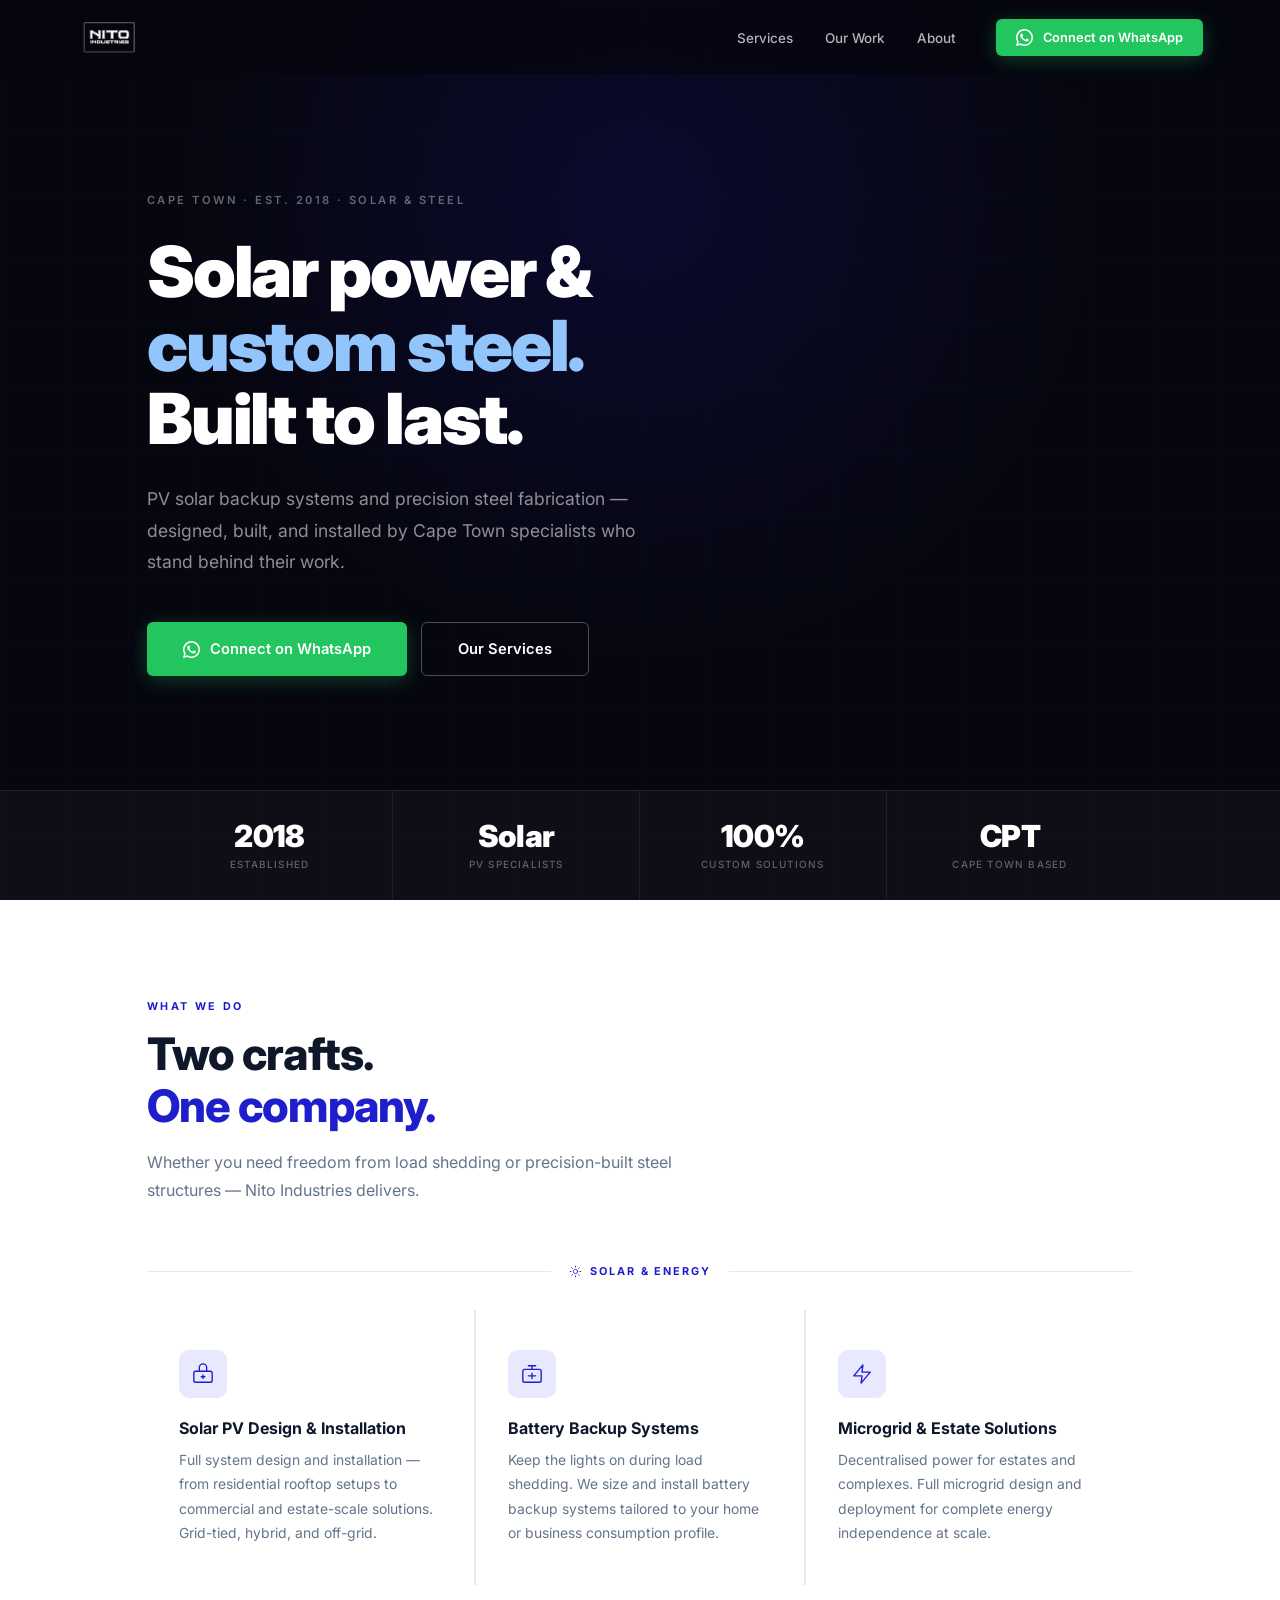
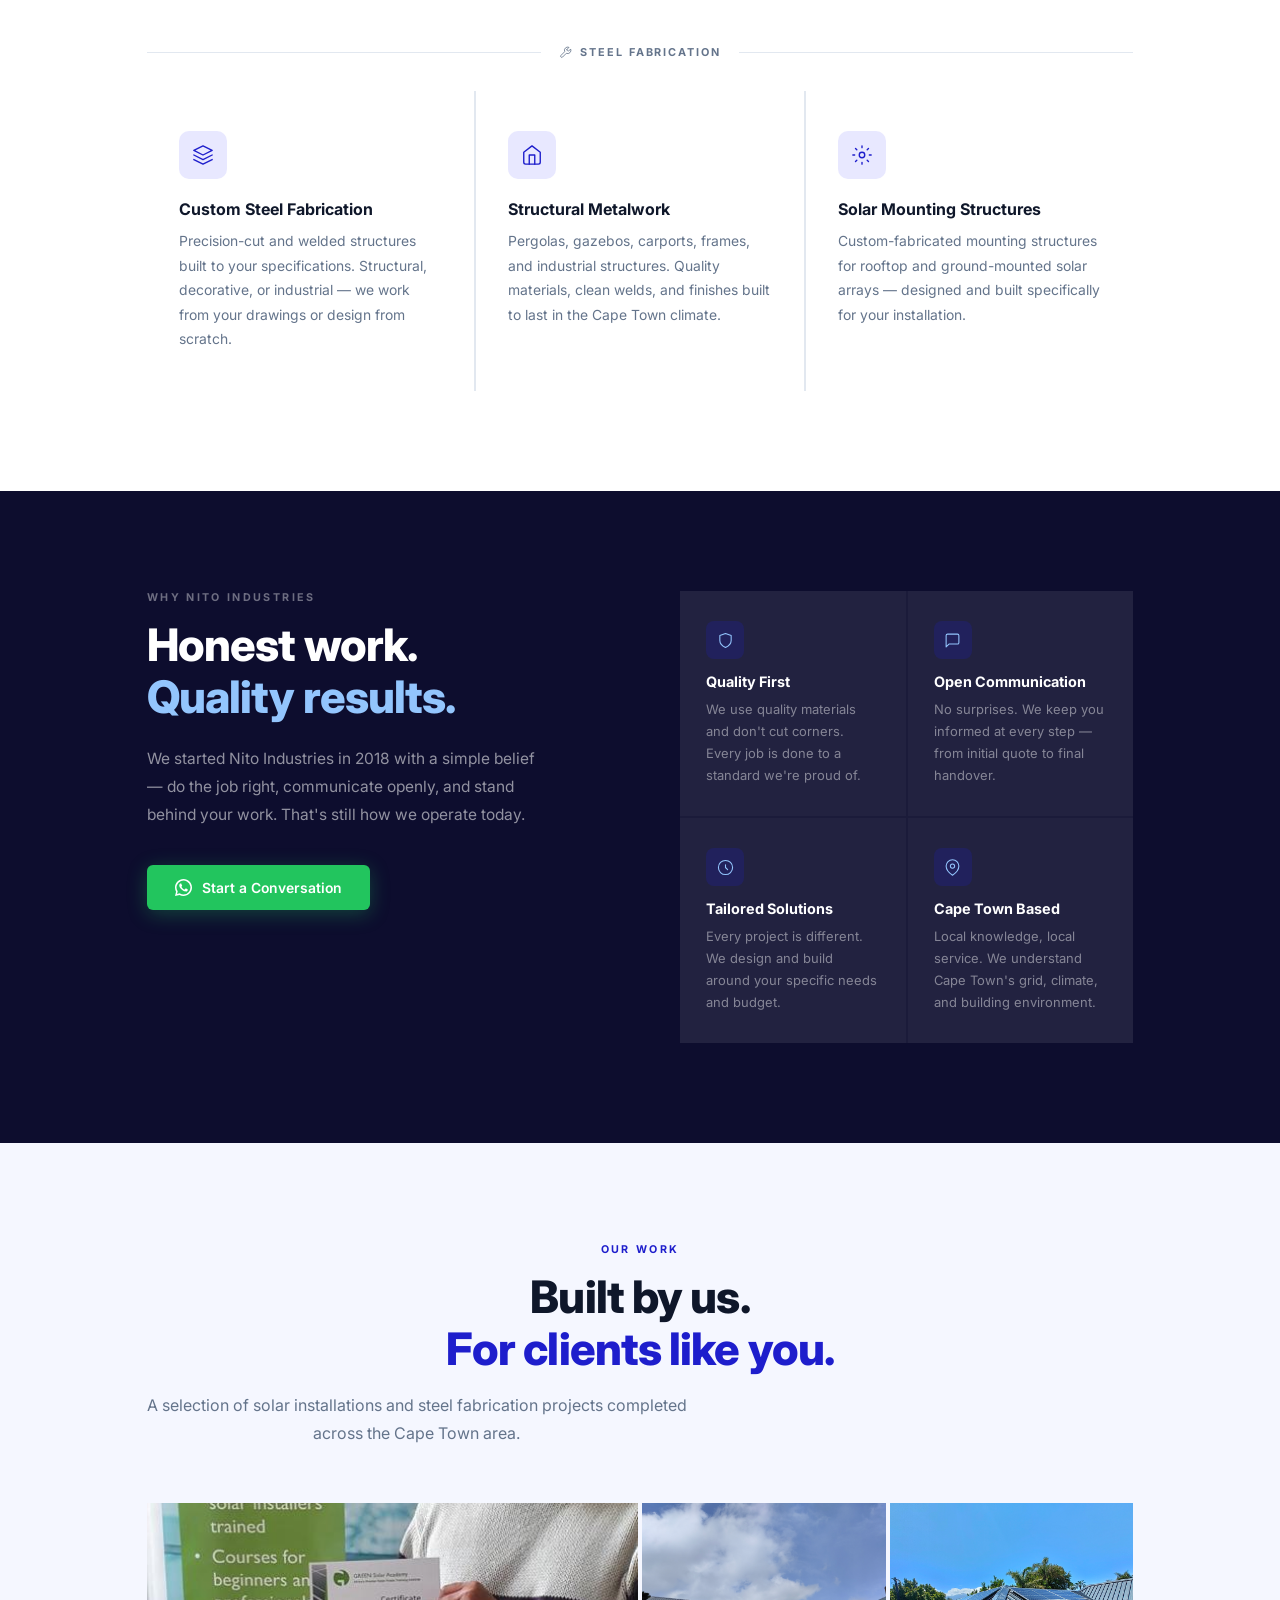
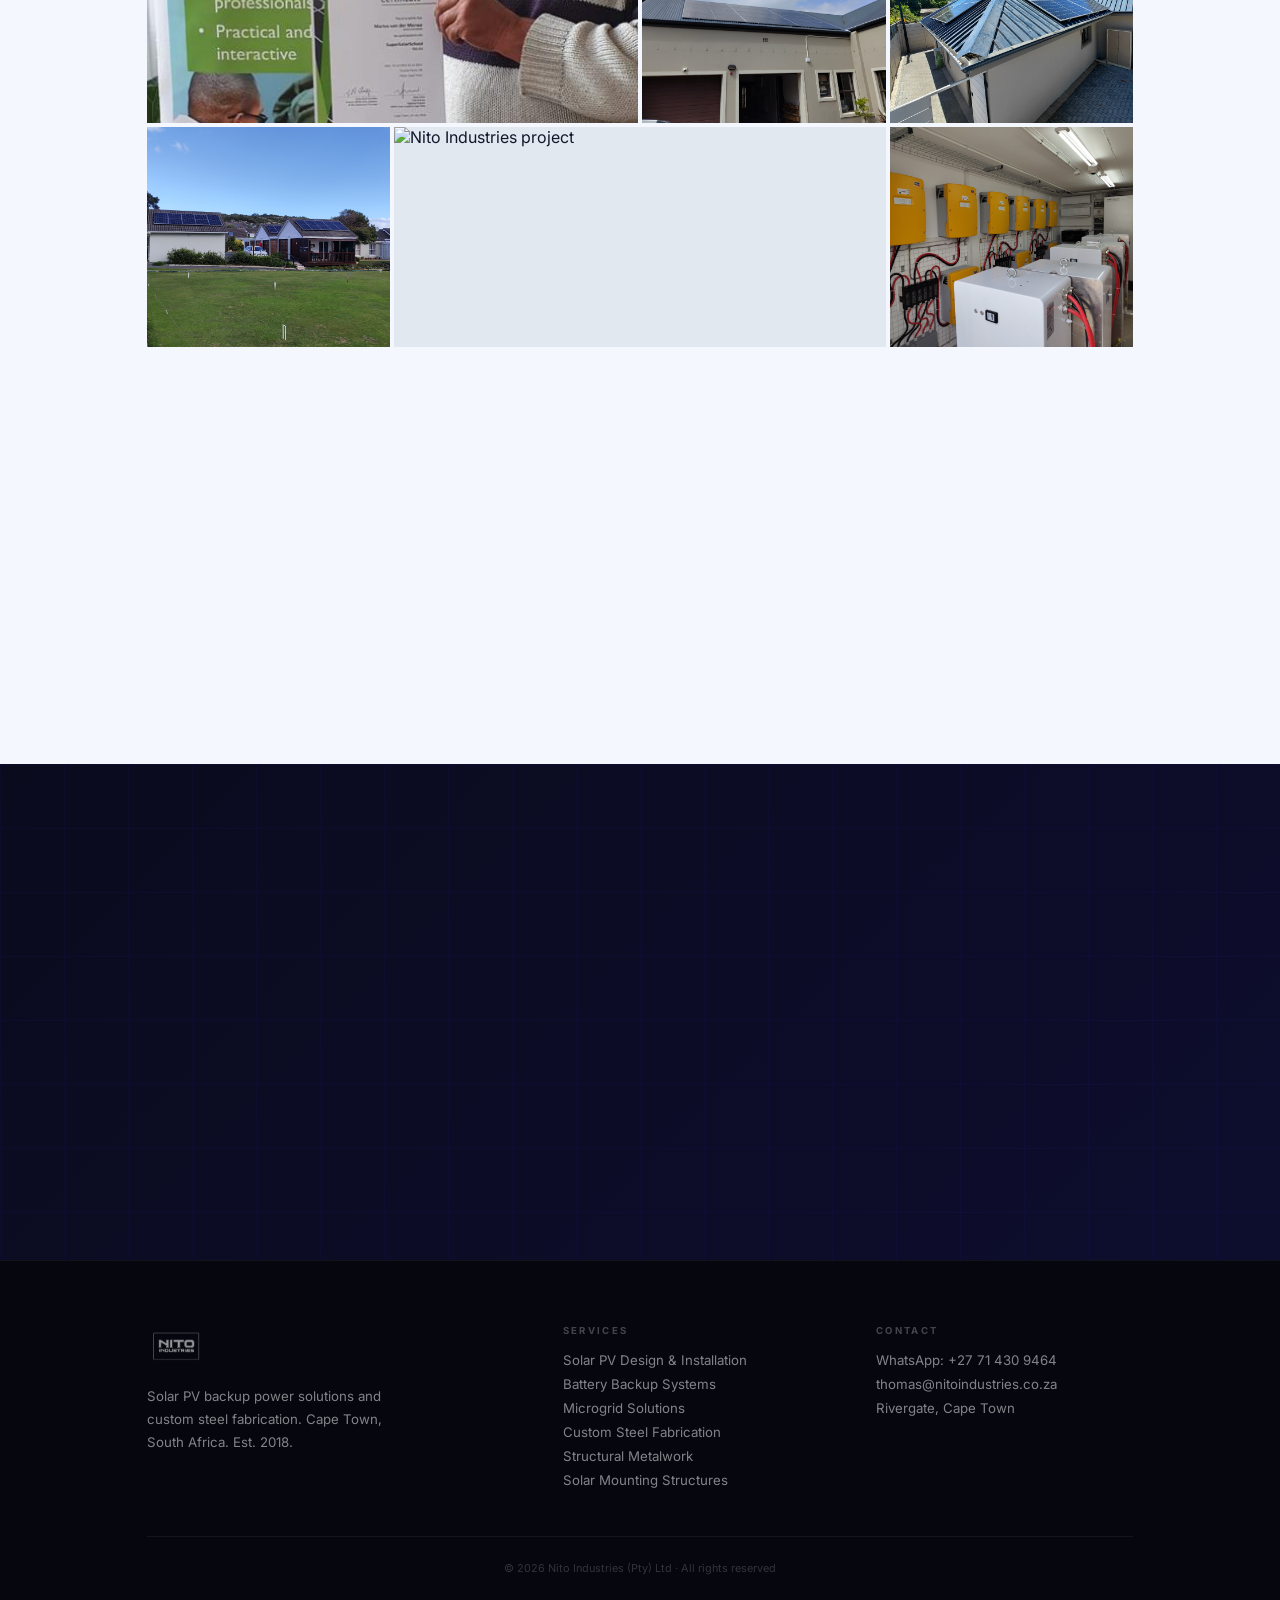
==== index.html @ 9e724ee5 "Initial commit — Nito Industries website" ====
<!DOCTYPE html>
<html lang="en">
<head>
  <meta charset="UTF-8" />
  <meta name="viewport" content="width=device-width, initial-scale=1.0" />
  <title>Nito Industries — Solar &amp; Steel Solutions | Cape Town</title>
  <meta name="description" content="Cape Town specialists in PV solar backup power systems and custom steel fabrication. Residential to commercial. Est. 2018." />
  <link rel="preconnect" href="https://fonts.googleapis.com" />
  <link rel="preconnect" href="https://fonts.gstatic.com" crossorigin />
  <link href="https://fonts.googleapis.com/css2?family=Inter:wght@400;500;600;700;800;900&display=swap" rel="stylesheet" />
  <link rel="stylesheet" href="styles.css" />
</head>
<body>

  <!-- ══ NAVBAR ══ -->
  <nav class="navbar" id="navbar">
    <div class="nav-inner">
      <a href="#home" class="nav-logo">
        <img src="nito-logo.png" alt="Nito Industries" />
      </a>
      <div class="nav-right">
        <ul class="nav-links">
          <li><a href="#services">Services</a></li>
          <li><a href="#work">Our Work</a></li>
          <li><a href="#about">About</a></li>
        </ul>
        <a href="https://wa.me/27714309464?text=Hi%2C%20I%27d%20like%20to%20find%20out%20more%20about%20Nito%20Industries!" class="btn btn-wa btn-sm" target="_blank" rel="noopener">
          <svg viewBox="0 0 24 24" fill="currentColor"><path d="M17.472 14.382c-.297-.149-1.758-.867-2.03-.967-.273-.099-.471-.148-.67.15-.197.297-.767.966-.94 1.164-.173.199-.347.223-.644.075-.297-.15-1.255-.463-2.39-1.475-.883-.788-1.48-1.761-1.653-2.059-.173-.297-.018-.458.13-.606.134-.133.298-.347.446-.52.149-.174.198-.298.298-.497.099-.198.05-.371-.025-.52-.075-.149-.669-1.612-.916-2.207-.242-.579-.487-.5-.669-.51-.173-.008-.371-.01-.57-.01-.198 0-.52.074-.792.372-.272.297-1.04 1.016-1.04 2.479 0 1.462 1.065 2.875 1.213 3.074.149.198 2.096 3.2 5.077 4.487.709.306 1.262.489 1.694.625.712.227 1.36.195 1.871.118.571-.085 1.758-.719 2.006-1.413.248-.694.248-1.289.173-1.413-.074-.124-.272-.198-.57-.347z"/><path d="M12 0C5.373 0 0 5.373 0 12c0 2.123.554 4.118 1.528 5.847L0 24l6.335-1.513A11.945 11.945 0 0 0 12 24c6.627 0 12-5.373 12-12S18.627 0 12 0zm0 21.818a9.818 9.818 0 0 1-5.017-1.374l-.36-.214-3.727.891.933-3.64-.235-.374A9.818 9.818 0 1 1 12 21.818z"/></svg>
          Connect on WhatsApp
        </a>
      </div>
    </div>
  </nav>

  <!-- ══ 1. HERO ══ -->
  <section class="hero" id="home">
    <div class="hero-glow" aria-hidden="true"></div>
    <div class="hero-grid" aria-hidden="true"></div>
    <div class="hero-content">
      <p class="hero-eyebrow reveal">Cape Town · Est. 2018 · Solar &amp; Steel</p>
      <h1 class="reveal">Solar power &amp;<br><em>custom steel.</em><br>Built to last.</h1>
      <p class="hero-sub reveal">PV solar backup systems and precision steel fabrication — designed, built, and installed by Cape Town specialists who stand behind their work.</p>
      <div class="hero-ctas reveal">
        <a href="https://wa.me/27714309464?text=Hi%2C%20I%27d%20like%20to%20find%20out%20more%20about%20Nito%20Industries!" class="btn btn-wa btn-lg" target="_blank" rel="noopener">
          <svg viewBox="0 0 24 24" fill="currentColor"><path d="M17.472 14.382c-.297-.149-1.758-.867-2.03-.967-.273-.099-.471-.148-.67.15-.197.297-.767.966-.94 1.164-.173.199-.347.223-.644.075-.297-.15-1.255-.463-2.39-1.475-.883-.788-1.48-1.761-1.653-2.059-.173-.297-.018-.458.13-.606.134-.133.298-.347.446-.52.149-.174.198-.298.298-.497.099-.198.05-.371-.025-.52-.075-.149-.669-1.612-.916-2.207-.242-.579-.487-.5-.669-.51-.173-.008-.371-.01-.57-.01-.198 0-.52.074-.792.372-.272.297-1.04 1.016-1.04 2.479 0 1.462 1.065 2.875 1.213 3.074.149.198 2.096 3.2 5.077 4.487.709.306 1.262.489 1.694.625.712.227 1.36.195 1.871.118.571-.085 1.758-.719 2.006-1.413.248-.694.248-1.289.173-1.413-.074-.124-.272-.198-.57-.347z"/><path d="M12 0C5.373 0 0 5.373 0 12c0 2.123.554 4.118 1.528 5.847L0 24l6.335-1.513A11.945 11.945 0 0 0 12 24c6.627 0 12-5.373 12-12S18.627 0 12 0zm0 21.818a9.818 9.818 0 0 1-5.017-1.374l-.36-.214-3.727.891.933-3.64-.235-.374A9.818 9.818 0 1 1 12 21.818z"/></svg>
          Connect on WhatsApp
        </a>
        <a href="#services" class="btn btn-outline-light btn-lg">Our Services</a>
      </div>
    </div>
    <div class="stats-bar">
      <div class="stats-inner">
        <div class="stat-item"><span class="stat-n">2018</span><span class="stat-l">Established</span></div>
        <div class="stat-item"><span class="stat-n">Solar</span><span class="stat-l">PV Specialists</span></div>
        <div class="stat-item"><span class="stat-n">100%</span><span class="stat-l">Custom Solutions</span></div>
        <div class="stat-item"><span class="stat-n">CPT</span><span class="stat-l">Cape Town Based</span></div>
      </div>
    </div>
  </section>

  <!-- ══ 2. SERVICES ══ -->
  <section class="services section-gap" id="services">
    <div class="container">
      <div class="section-eyebrow">What We Do</div>
      <h2>Two crafts.<br><em>One company.</em></h2>
      <p class="section-sub">Whether you need freedom from load shedding or precision-built steel structures — Nito Industries delivers.</p>

      <div class="svc-divider">
        <span class="svc-divider-label">
          <svg viewBox="0 0 24 24" fill="none" stroke="currentColor" stroke-width="1.5" stroke-linecap="round" stroke-linejoin="round"><circle cx="12" cy="12" r="4"/><path d="M12 2v2M12 20v2M4.93 4.93l1.41 1.41M17.66 17.66l1.41 1.41M2 12h2M20 12h2M6.34 17.66l-1.41 1.41M19.07 4.93l-1.41 1.41"/></svg>
          Solar &amp; Energy
        </span>
      </div>
      <div class="services-grid">
        <div class="svc-card reveal">
          <div class="svc-icon">
            <svg viewBox="0 0 24 24" fill="none" stroke="currentColor" stroke-width="1.5" stroke-linecap="round" stroke-linejoin="round"><rect x="2" y="9" width="20" height="12" rx="2"/><path d="M8 9V5a4 4 0 0 1 8 0v4"/><line x1="12" y1="13" x2="12" y2="17"/><line x1="10" y1="15" x2="14" y2="15"/></svg>
          </div>
          <h3>Solar PV Design &amp; Installation</h3>
          <p>Full system design and installation — from residential rooftop setups to commercial and estate-scale solutions. Grid-tied, hybrid, and off-grid.</p>
        </div>
        <div class="svc-card reveal">
          <div class="svc-icon">
            <svg viewBox="0 0 24 24" fill="none" stroke="currentColor" stroke-width="1.5" stroke-linecap="round" stroke-linejoin="round"><rect x="2" y="7" width="20" height="14" rx="2"/><path d="M16 3H8M12 3v4"/><line x1="8" y1="14" x2="16" y2="14"/><line x1="12" y1="11" x2="12" y2="17"/></svg>
          </div>
          <h3>Battery Backup Systems</h3>
          <p>Keep the lights on during load shedding. We size and install battery backup systems tailored to your home or business consumption profile.</p>
        </div>
        <div class="svc-card reveal">
          <div class="svc-icon">
            <svg viewBox="0 0 24 24" fill="none" stroke="currentColor" stroke-width="1.5" stroke-linecap="round" stroke-linejoin="round"><polygon points="13 2 3 14 12 14 11 22 21 10 12 10 13 2"/></svg>
          </div>
          <h3>Microgrid &amp; Estate Solutions</h3>
          <p>Decentralised power for estates and complexes. Full microgrid design and deployment for complete energy independence at scale.</p>
        </div>
      </div>

      <div class="svc-divider svc-divider--steel">
        <span class="svc-divider-label svc-divider-label--steel">
          <svg viewBox="0 0 24 24" fill="none" stroke="currentColor" stroke-width="1.5" stroke-linecap="round" stroke-linejoin="round"><path d="M14.7 6.3a1 1 0 0 0 0 1.4l1.6 1.6a1 1 0 0 0 1.4 0l3.77-3.77a6 6 0 0 1-7.94 7.94l-6.91 6.91a2.12 2.12 0 0 1-3-3l6.91-6.91a6 6 0 0 1 7.94-7.94l-3.76 3.76z"/></svg>
          Steel Fabrication
        </span>
      </div>
      <div class="services-grid">
        <div class="svc-card reveal">
          <div class="svc-icon">
            <svg viewBox="0 0 24 24" fill="none" stroke="currentColor" stroke-width="1.5" stroke-linecap="round" stroke-linejoin="round"><path d="M12 2L2 7l10 5 10-5-10-5zM2 17l10 5 10-5M2 12l10 5 10-5"/></svg>
          </div>
          <h3>Custom Steel Fabrication</h3>
          <p>Precision-cut and welded structures built to your specifications. Structural, decorative, or industrial — we work from your drawings or design from scratch.</p>
        </div>
        <div class="svc-card reveal">
          <div class="svc-icon">
            <svg viewBox="0 0 24 24" fill="none" stroke="currentColor" stroke-width="1.5" stroke-linecap="round" stroke-linejoin="round"><path d="M3 9l9-7 9 7v11a2 2 0 0 1-2 2H5a2 2 0 0 1-2-2z"/><polyline points="9 22 9 12 15 12 15 22"/></svg>
          </div>
          <h3>Structural Metalwork</h3>
          <p>Pergolas, gazebos, carports, frames, and industrial structures. Quality materials, clean welds, and finishes built to last in the Cape Town climate.</p>
        </div>
        <div class="svc-card reveal">
          <div class="svc-icon">
            <svg viewBox="0 0 24 24" fill="none" stroke="currentColor" stroke-width="1.5" stroke-linecap="round" stroke-linejoin="round"><circle cx="12" cy="12" r="3"/><path d="M19.07 4.93l-1.41 1.41M17.66 17.66l1.41 1.41M4.93 19.07l1.41-1.41M6.34 6.34L4.93 4.93M12 2v2M12 20v2M2 12h2M20 12h2"/></svg>
          </div>
          <h3>Solar Mounting Structures</h3>
          <p>Custom-fabricated mounting structures for rooftop and ground-mounted solar arrays — designed and built specifically for your installation.</p>
        </div>
      </div>
    </div>
  </section>

  <!-- ══ 3. WHY NITO ══ -->
  <section class="why section-gap" id="about">
    <div class="container">
      <div class="why-inner">
        <div class="why-text reveal">
          <div class="section-eyebrow section-eyebrow--light">Why Nito Industries</div>
          <h2>Honest work.<br><em>Quality results.</em></h2>
          <p>We started Nito Industries in 2018 with a simple belief — do the job right, communicate openly, and stand behind your work. That's still how we operate today.</p>
          <a href="https://wa.me/27714309464?text=Hi%2C%20I%27d%20like%20to%20discuss%20a%20project%20with%20Nito%20Industries!" class="btn btn-wa btn-md" target="_blank" rel="noopener">
            <svg viewBox="0 0 24 24" fill="currentColor"><path d="M17.472 14.382c-.297-.149-1.758-.867-2.03-.967-.273-.099-.471-.148-.67.15-.197.297-.767.966-.94 1.164-.173.199-.347.223-.644.075-.297-.15-1.255-.463-2.39-1.475-.883-.788-1.48-1.761-1.653-2.059-.173-.297-.018-.458.13-.606.134-.133.298-.347.446-.52.149-.174.198-.298.298-.497.099-.198.05-.371-.025-.52-.075-.149-.669-1.612-.916-2.207-.242-.579-.487-.5-.669-.51-.173-.008-.371-.01-.57-.01-.198 0-.52.074-.792.372-.272.297-1.04 1.016-1.04 2.479 0 1.462 1.065 2.875 1.213 3.074.149.198 2.096 3.2 5.077 4.487.709.306 1.262.489 1.694.625.712.227 1.36.195 1.871.118.571-.085 1.758-.719 2.006-1.413.248-.694.248-1.289.173-1.413-.074-.124-.272-.198-.57-.347z"/><path d="M12 0C5.373 0 0 5.373 0 12c0 2.123.554 4.118 1.528 5.847L0 24l6.335-1.513A11.945 11.945 0 0 0 12 24c6.627 0 12-5.373 12-12S18.627 0 12 0zm0 21.818a9.818 9.818 0 0 1-5.017-1.374l-.36-.214-3.727.891.933-3.64-.235-.374A9.818 9.818 0 1 1 12 21.818z"/></svg>
            Start a Conversation
          </a>
        </div>
        <div class="why-pillars">
          <div class="pillar reveal">
            <div class="pillar-icon">
              <svg viewBox="0 0 24 24" fill="none" stroke="currentColor" stroke-width="1.5" stroke-linecap="round" stroke-linejoin="round"><path d="M12 22s8-4 8-10V5l-8-3-8 3v7c0 6 8 10 8 10z"/></svg>
            </div>
            <h4>Quality First</h4>
            <p>We use quality materials and don't cut corners. Every job is done to a standard we're proud of.</p>
          </div>
          <div class="pillar reveal">
            <div class="pillar-icon">
              <svg viewBox="0 0 24 24" fill="none" stroke="currentColor" stroke-width="1.5" stroke-linecap="round" stroke-linejoin="round"><path d="M21 15a2 2 0 0 1-2 2H7l-4 4V5a2 2 0 0 1 2-2h14a2 2 0 0 1 2 2z"/></svg>
            </div>
            <h4>Open Communication</h4>
            <p>No surprises. We keep you informed at every step — from initial quote to final handover.</p>
          </div>
          <div class="pillar reveal">
            <div class="pillar-icon">
              <svg viewBox="0 0 24 24" fill="none" stroke="currentColor" stroke-width="1.5" stroke-linecap="round" stroke-linejoin="round"><circle cx="12" cy="12" r="10"/><path d="M12 8v4l3 3"/></svg>
            </div>
            <h4>Tailored Solutions</h4>
            <p>Every project is different. We design and build around your specific needs and budget.</p>
          </div>
          <div class="pillar reveal">
            <div class="pillar-icon">
              <svg viewBox="0 0 24 24" fill="none" stroke="currentColor" stroke-width="1.5" stroke-linecap="round" stroke-linejoin="round"><path d="M21 10c0 7-9 13-9 13s-9-6-9-13a9 9 0 0 1 18 0z"/><circle cx="12" cy="10" r="3"/></svg>
            </div>
            <h4>Cape Town Based</h4>
            <p>Local knowledge, local service. We understand Cape Town's grid, climate, and building environment.</p>
          </div>
        </div>
      </div>
    </div>
  </section>

  <!-- ══ 4. OUR WORK ══ -->
  <section class="our-work section-gap" id="work">
    <div class="container">
      <div class="section-eyebrow">Our Work</div>
      <h2>Built by us.<br><em>For clients like you.</em></h2>
      <p class="section-sub">A selection of solar installations and steel fabrication projects completed across the Cape Town area.</p>
      <div class="gallery-grid">
        <div class="gallery-item reveal"><img src="gallery/work-01.jpg" alt="Solar installation by Nito Industries" loading="lazy" /></div>
        <div class="gallery-item reveal"><img src="gallery/work-02.jpg" alt="Solar project by Nito Industries" loading="lazy" /></div>
        <div class="gallery-item reveal"><img src="gallery/work-03.jpg" alt="Nito Industries project" loading="lazy" /></div>
        <div class="gallery-item reveal"><img src="gallery/work-04.jpg" alt="Nito Industries project" loading="lazy" /></div>
        <div class="gallery-item reveal"><img src="gallery/work-05.jpg" alt="Nito Industries project" loading="lazy" /></div>
        <div class="gallery-item reveal"><img src="gallery/work-06.jpg" alt="Nito Industries project" loading="lazy" /></div>
        <div class="gallery-item reveal"><img src="gallery/work-07.jpg" alt="Nito Industries project" loading="lazy" /></div>
        <div class="gallery-item reveal"><img src="gallery/work-08.jpg" alt="Nito Industries project" loading="lazy" /></div>
      </div>
    </div>
    <div class="work-cta reveal">
      <p>Have a project in mind?</p>
      <a href="https://wa.me/27714309464?text=Hi%2C%20I%27d%20like%20to%20discuss%20a%20project%20with%20Nito%20Industries!" class="btn btn-wa btn-md" target="_blank" rel="noopener">
        <svg viewBox="0 0 24 24" fill="currentColor"><path d="M17.472 14.382c-.297-.149-1.758-.867-2.03-.967-.273-.099-.471-.148-.67.15-.197.297-.767.966-.94 1.164-.173.199-.347.223-.644.075-.297-.15-1.255-.463-2.39-1.475-.883-.788-1.48-1.761-1.653-2.059-.173-.297-.018-.458.13-.606.134-.133.298-.347.446-.52.149-.174.198-.298.298-.497.099-.198.05-.371-.025-.52-.075-.149-.669-1.612-.916-2.207-.242-.579-.487-.5-.669-.51-.173-.008-.371-.01-.57-.01-.198 0-.52.074-.792.372-.272.297-1.04 1.016-1.04 2.479 0 1.462 1.065 2.875 1.213 3.074.149.198 2.096 3.2 5.077 4.487.709.306 1.262.489 1.694.625.712.227 1.36.195 1.871.118.571-.085 1.758-.719 2.006-1.413.248-.694.248-1.289.173-1.413-.074-.124-.272-.198-.57-.347z"/><path d="M12 0C5.373 0 0 5.373 0 12c0 2.123.554 4.118 1.528 5.847L0 24l6.335-1.513A11.945 11.945 0 0 0 12 24c6.627 0 12-5.373 12-12S18.627 0 12 0zm0 21.818a9.818 9.818 0 0 1-5.017-1.374l-.36-.214-3.727.891.933-3.64-.235-.374A9.818 9.818 0 1 1 12 21.818z"/></svg>
        Let's Talk
      </a>
    </div>
  </section>

  <!-- ══ 5. CTA BAND ══ -->
  <section class="cta-band">
    <div class="cta-pattern" aria-hidden="true"></div>
    <div class="container">
      <div class="cta-inner reveal">
        <h2>Ready to get started?</h2>
        <p>Solar, battery backup, or custom steel — let's talk about your project. No pressure, no forms. Just a conversation.</p>
        <a href="https://wa.me/27714309464?text=Hi%2C%20I%27d%20like%20to%20discuss%20a%20project%20with%20Nito%20Industries!" class="btn btn-wa btn-lg" target="_blank" rel="noopener">
          <svg viewBox="0 0 24 24" fill="currentColor"><path d="M17.472 14.382c-.297-.149-1.758-.867-2.03-.967-.273-.099-.471-.148-.67.15-.197.297-.767.966-.94 1.164-.173.199-.347.223-.644.075-.297-.15-1.255-.463-2.39-1.475-.883-.788-1.48-1.761-1.653-2.059-.173-.297-.018-.458.13-.606.134-.133.298-.347.446-.52.149-.174.198-.298.298-.497.099-.198.05-.371-.025-.52-.075-.149-.669-1.612-.916-2.207-.242-.579-.487-.5-.669-.51-.173-.008-.371-.01-.57-.01-.198 0-.52.074-.792.372-.272.297-1.04 1.016-1.04 2.479 0 1.462 1.065 2.875 1.213 3.074.149.198 2.096 3.2 5.077 4.487.709.306 1.262.489 1.694.625.712.227 1.36.195 1.871.118.571-.085 1.758-.719 2.006-1.413.248-.694.248-1.289.173-1.413-.074-.124-.272-.198-.57-.347z"/><path d="M12 0C5.373 0 0 5.373 0 12c0 2.123.554 4.118 1.528 5.847L0 24l6.335-1.513A11.945 11.945 0 0 0 12 24c6.627 0 12-5.373 12-12S18.627 0 12 0zm0 21.818a9.818 9.818 0 0 1-5.017-1.374l-.36-.214-3.727.891.933-3.64-.235-.374A9.818 9.818 0 1 1 12 21.818z"/></svg>
          Connect on WhatsApp
        </a>
        <p class="cta-note">+27 71 430 9464 · Thomas · We reply quickly</p>
      </div>
    </div>
  </section>

  <!-- ══ FOOTER ══ -->
  <footer class="footer">
    <div class="container">
      <div class="footer-inner">
        <div class="footer-brand">
          <img src="nito-logo.png" alt="Nito Industries" class="footer-logo" />
          <p>Solar PV backup power solutions and custom steel fabrication. Cape Town, South Africa. Est. 2018.</p>
        </div>
        <div class="footer-col">
          <h5>Services</h5>
          <ul>
            <li>Solar PV Design &amp; Installation</li>
            <li>Battery Backup Systems</li>
            <li>Microgrid Solutions</li>
            <li>Custom Steel Fabrication</li>
            <li>Structural Metalwork</li>
            <li>Solar Mounting Structures</li>
          </ul>
        </div>
        <div class="footer-col">
          <h5>Contact</h5>
          <ul>
            <li><a href="https://wa.me/27714309464?text=Hi%2C%20I%27d%20like%20to%20find%20out%20more%20about%20Nito%20Industries!" target="_blank" rel="noopener">WhatsApp: +27 71 430 9464</a></li>
            <li><a href="mailto:thomas@nitoindustries.co.za">thomas@nitoindustries.co.za</a></li>
            <li>Rivergate, Cape Town</li>
          </ul>
        </div>
      </div>
      <div class="footer-bottom">
        <p>© 2026 Nito Industries (Pty) Ltd · All rights reserved</p>
      </div>
    </div>
  </footer>

  <script src="script.js"></script>
</body>
</html>
---- styles.css ----
/* ═══════════════════════════════════════════
   Nito Industries — styles.css
═══════════════════════════════════════════ */

:root {
  --blue:       #1E1ECC;
  --blue-dark:  #14149A;
  --blue-light: #E8E8FF;
  --blue-mid:   #4444DD;
  --blue-glow:  rgba(30, 30, 204, 0.22);
  --dark:       #06060F;
  --dark-2:     #0B0B1E;
  --navy:       #0D0D2E;
  --wa:         #22C55E;
  --wa-dark:    #16A34A;
  --white:      #FFFFFF;
  --text:       #0F172A;
  --text-muted: #64748B;
  --border:     #E2E8F0;
  --light:      #F5F7FF;
  --sans: 'Inter', system-ui, sans-serif;
}

*, *::before, *::after { margin: 0; padding: 0; box-sizing: border-box; }
html { scroll-behavior: smooth; }
body {
  background: var(--white);
  color: var(--text);
  font-family: var(--sans);
  font-weight: 400;
  overflow-x: hidden;
  -webkit-font-smoothing: antialiased;
}

h1 {
  font-size: clamp(3rem, 5.5vw, 5.2rem);
  font-weight: 900;
  line-height: 1.04;
  letter-spacing: -0.03em;
  color: white;
}
h1 em { font-style: normal; color: #93C5FD; }

h2 {
  font-size: clamp(2rem, 3.5vw, 3rem);
  font-weight: 800;
  line-height: 1.15;
  letter-spacing: -0.02em;
  color: var(--text);
}
h2 em { font-style: normal; color: var(--blue); }

.section-eyebrow {
  font-size: 0.67rem;
  font-weight: 700;
  letter-spacing: 0.22em;
  text-transform: uppercase;
  color: var(--blue);
  margin-bottom: 16px;
}
.section-eyebrow--light { color: rgba(255,255,255,0.4); }

.section-sub {
  font-size: 1rem;
  line-height: 1.75;
  color: var(--text-muted);
  max-width: 540px;
  margin-top: 16px;
}

.container {
  max-width: 1140px;
  margin: 0 auto;
  padding: 0 6vw;
}
.section-gap { padding: 100px 0; }

/* ── Reveal ─────────────────────────────── */
.reveal {
  opacity: 0;
  transform: translateY(26px);
  transition: opacity 0.7s ease, transform 0.7s ease;
}
.reveal.visible { opacity: 1; transform: none; }

/* ── Buttons ─────────────────────────────── */
.btn {
  display: inline-flex;
  align-items: center;
  gap: 10px;
  font-family: var(--sans);
  font-weight: 600;
  text-decoration: none;
  border-radius: 6px;
  border: none;
  cursor: pointer;
  transition: background 0.2s, transform 0.2s, box-shadow 0.2s;
  white-space: nowrap;
}
.btn svg { width: 17px; height: 17px; flex-shrink: 0; }
.btn-sm  { font-size: 0.8rem;  padding: 10px 20px; }
.btn-md  { font-size: 0.87rem; padding: 14px 28px; }
.btn-lg  { font-size: 0.92rem; padding: 17px 36px; }

.btn-wa {
  background: var(--wa);
  color: white;
  box-shadow: 0 4px 20px rgba(34,197,94,0.3);
}
.btn-wa:hover {
  background: var(--wa-dark);
  transform: translateY(-2px);
  box-shadow: 0 8px 28px rgba(34,197,94,0.4);
}

.btn-outline-light {
  background: transparent;
  color: white;
  border: 1.5px solid rgba(255,255,255,0.28);
}
.btn-outline-light:hover {
  border-color: rgba(255,255,255,0.6);
  background: rgba(255,255,255,0.07);
}

/* ════════════════════════════════════════
   NAVBAR
════════════════════════════════════════ */
.navbar {
  position: fixed;
  top: 0; left: 0; right: 0;
  z-index: 100;
  padding: 14px 6vw;
  background: rgba(6,6,15,0.75);
  backdrop-filter: blur(20px);
  transition: background 0.3s, box-shadow 0.3s, padding 0.3s;
}
.navbar.scrolled {
  background: rgba(255,255,255,0.97);
  backdrop-filter: blur(16px);
  box-shadow: 0 1px 0 var(--border);
  padding: 10px 6vw;
}
.nav-inner {
  display: flex;
  align-items: center;
  justify-content: space-between;
  max-width: 1140px;
  margin: 0 auto;
}
.nav-logo img {
  height: 46px;
  width: auto;
  display: block;
  filter: brightness(0) invert(1);
  transition: filter 0.3s;
}
.navbar.scrolled .nav-logo img { filter: none; }

.nav-right {
  display: flex;
  align-items: center;
  gap: 40px;
}
.nav-links {
  list-style: none;
  display: flex;
  gap: 32px;
}
.nav-links a {
  font-size: 0.84rem;
  font-weight: 500;
  color: rgba(255,255,255,0.7);
  text-decoration: none;
  transition: color 0.2s;
}
.nav-links a:hover { color: white; }
.navbar.scrolled .nav-links a { color: var(--text-muted); }
.navbar.scrolled .nav-links a:hover { color: var(--text); }

/* ════════════════════════════════════════
   HERO
════════════════════════════════════════ */
.hero {
  min-height: 100vh;
  background: var(--dark);
  display: flex;
  flex-direction: column;
  position: relative;
  overflow: hidden;
}
.hero-glow {
  position: absolute;
  top: -300px; left: 50%;
  transform: translateX(-50%);
  width: 1000px; height: 1000px;
  border-radius: 50%;
  background: radial-gradient(circle, rgba(30,30,204,0.16) 0%, transparent 65%);
  pointer-events: none;
}
.hero-grid {
  position: absolute;
  inset: 0;
  background-image:
    linear-gradient(rgba(30,30,204,0.05) 1px, transparent 1px),
    linear-gradient(90deg, rgba(30,30,204,0.05) 1px, transparent 1px);
  background-size: 64px 64px;
  pointer-events: none;
}
.hero-content {
  flex: 1;
  display: flex;
  flex-direction: column;
  justify-content: center;
  max-width: 1140px;
  width: 100%;
  margin: 0 auto;
  padding: 150px 6vw 70px;
  position: relative;
  z-index: 1;
}
.hero-eyebrow {
  font-size: 0.7rem;
  font-weight: 600;
  letter-spacing: 0.22em;
  text-transform: uppercase;
  color: rgba(255,255,255,0.38);
  margin-bottom: 28px;
}
.hero-content h1 { margin-bottom: 28px; max-width: 700px; }
.hero-sub {
  font-size: 1.1rem;
  line-height: 1.8;
  color: rgba(255,255,255,0.55);
  max-width: 520px;
  margin-bottom: 44px;
}
.hero-ctas { display: flex; gap: 14px; flex-wrap: wrap; }

/* Stats bar */
.stats-bar {
  background: rgba(255,255,255,0.03);
  border-top: 1px solid rgba(255,255,255,0.07);
  position: relative;
  z-index: 1;
}
.stats-inner {
  max-width: 1140px;
  margin: 0 auto;
  padding: 0 6vw;
  display: grid;
  grid-template-columns: repeat(4, 1fr);
}
.stat-item {
  padding: 30px 20px;
  text-align: center;
  border-right: 1px solid rgba(255,255,255,0.07);
  display: flex;
  flex-direction: column;
  align-items: center;
}
.stat-item:last-child { border-right: none; }
.stat-n {
  font-size: 1.9rem;
  font-weight: 900;
  color: white;
  line-height: 1;
  letter-spacing: -0.02em;
}
.stat-l {
  font-size: 0.62rem;
  font-weight: 500;
  letter-spacing: 0.12em;
  text-transform: uppercase;
  color: rgba(255,255,255,0.35);
  margin-top: 7px;
}

/* ════════════════════════════════════════
   SERVICES
════════════════════════════════════════ */
.services { background: var(--white); }

.svc-divider {
  display: flex;
  align-items: center;
  gap: 18px;
  margin: 60px 0 32px;
}
.svc-divider::before,
.svc-divider::after {
  content: '';
  flex: 1;
  height: 1px;
  background: var(--border);
}
.svc-divider-label {
  display: inline-flex;
  align-items: center;
  gap: 8px;
  font-size: 0.68rem;
  font-weight: 700;
  letter-spacing: 0.18em;
  text-transform: uppercase;
  color: var(--blue);
  white-space: nowrap;
}
.svc-divider-label svg { width: 13px; height: 13px; }
.svc-divider-label--steel { color: var(--text-muted); }

.services-grid {
  display: grid;
  grid-template-columns: repeat(3, 1fr);
  gap: 2px;
  background: var(--border);
}
.svc-card {
  background: var(--white);
  padding: 40px 32px;
  transition: background 0.2s;
}
.svc-card:hover { background: var(--light); }
.svc-icon {
  width: 48px; height: 48px;
  background: var(--blue-light);
  border-radius: 10px;
  display: flex;
  align-items: center;
  justify-content: center;
  margin-bottom: 20px;
  color: var(--blue);
  transition: background 0.2s, color 0.2s;
}
.svc-card:hover .svc-icon { background: var(--blue); color: white; }
.svc-icon svg { width: 22px; height: 22px; }
.svc-card h3 {
  font-size: 1rem;
  font-weight: 700;
  color: var(--text);
  margin-bottom: 10px;
}
.svc-card p {
  font-size: 0.87rem;
  line-height: 1.75;
  color: var(--text-muted);
}

/* ════════════════════════════════════════
   WHY NITO
════════════════════════════════════════ */
.why { background: var(--navy); }
.why h2 { color: white; }
.why h2 em { color: #93C5FD; }
.why-inner {
  display: grid;
  grid-template-columns: 1fr 1fr;
  gap: 80px;
  align-items: start;
}
.why-text p {
  font-size: 0.97rem;
  line-height: 1.8;
  color: rgba(255,255,255,0.55);
  margin: 22px 0 36px;
  max-width: 400px;
}
.why-pillars {
  display: grid;
  grid-template-columns: 1fr 1fr;
  gap: 2px;
  background: rgba(255,255,255,0.06);
}
.pillar {
  background: rgba(255,255,255,0.03);
  padding: 30px 26px;
  transition: background 0.2s;
}
.pillar:hover { background: rgba(255,255,255,0.07); }
.pillar-icon {
  width: 38px; height: 38px;
  background: rgba(30,30,204,0.2);
  border-radius: 8px;
  display: flex;
  align-items: center;
  justify-content: center;
  margin-bottom: 14px;
  color: #93C5FD;
}
.pillar-icon svg { width: 17px; height: 17px; }
.pillar h4 {
  font-size: 0.9rem;
  font-weight: 700;
  color: white;
  margin-bottom: 8px;
}
.pillar p {
  font-size: 0.81rem;
  line-height: 1.7;
  color: rgba(255,255,255,0.45);
}

/* ════════════════════════════════════════
   OUR WORK
════════════════════════════════════════ */
.our-work { background: var(--light); }
.our-work .container { text-align: center; }

.gallery-grid {
  display: grid;
  grid-template-columns: repeat(4, 1fr);
  grid-auto-rows: 220px;
  gap: 4px;
  margin-top: 56px;
  text-align: left;
}
.gallery-item:first-child    { grid-column: span 2; }
.gallery-item:nth-child(5)   { grid-column: span 2; }
.gallery-item:nth-child(7)   { grid-column: span 2; }
.gallery-item:nth-child(8)   { grid-column: span 2; }

.gallery-item {
  overflow: hidden;
  background: var(--border);
  cursor: pointer;
}
.gallery-item img {
  width: 100%; height: 100%;
  object-fit: cover;
  display: block;
  transition: transform 0.5s ease, filter 0.3s ease;
}
.gallery-item:hover img {
  transform: scale(1.06);
  filter: brightness(1.05);
}

.work-cta {
  display: flex;
  align-items: center;
  justify-content: center;
  gap: 20px;
  margin-top: 48px;
  padding: 0 6vw;
}
.work-cta p {
  font-size: 1rem;
  font-weight: 500;
  color: var(--text-muted);
}

/* ════════════════════════════════════════
   CTA BAND
════════════════════════════════════════ */
.cta-band {
  background: linear-gradient(135deg, var(--dark-2) 0%, var(--navy) 100%);
  padding: 110px 0;
  text-align: center;
  position: relative;
  overflow: hidden;
}
.cta-pattern {
  position: absolute;
  inset: 0;
  background-image:
    linear-gradient(rgba(30,30,204,0.07) 1px, transparent 1px),
    linear-gradient(90deg, rgba(30,30,204,0.07) 1px, transparent 1px);
  background-size: 64px 64px;
}
.cta-inner { position: relative; z-index: 1; }
.cta-band h2 { color: white; margin-bottom: 16px; }
.cta-band h2 em { color: #93C5FD; }
.cta-band p {
  font-size: 1rem;
  color: rgba(255,255,255,0.55);
  max-width: 460px;
  margin: 0 auto 36px;
  line-height: 1.75;
}
.cta-note {
  margin-top: 18px;
  font-size: 0.73rem;
  color: rgba(255,255,255,0.25);
  letter-spacing: 0.07em;
}

/* ════════════════════════════════════════
   FOOTER
════════════════════════════════════════ */
.footer {
  background: var(--dark);
  padding: 64px 0 32px;
  color: rgba(255,255,255,0.5);
  border-top: 1px solid rgba(255,255,255,0.05);
}
.footer-inner {
  display: grid;
  grid-template-columns: 1.4fr 1fr 1fr;
  gap: 56px;
  margin-bottom: 48px;
}
.footer-logo {
  height: 42px;
  width: auto;
  display: block;
  margin-bottom: 18px;
  filter: brightness(0) invert(1);
  opacity: 0.6;
}
.footer-brand p {
  font-size: 0.83rem;
  line-height: 1.75;
  max-width: 250px;
}
.footer-col h5 {
  font-size: 0.6rem;
  font-weight: 700;
  letter-spacing: 0.24em;
  text-transform: uppercase;
  color: rgba(255,255,255,0.25);
  margin-bottom: 16px;
}
.footer-col ul { list-style: none; display: flex; flex-direction: column; gap: 8px; }
.footer-col li { font-size: 0.83rem; }
.footer-col a { color: rgba(255,255,255,0.5); text-decoration: none; transition: color 0.2s; }
.footer-col a:hover { color: white; }
.footer-bottom {
  border-top: 1px solid rgba(255,255,255,0.06);
  padding-top: 24px;
  font-size: 0.68rem;
  text-align: center;
  color: rgba(255,255,255,0.18);
}

/* ════════════════════════════════════════
   RESPONSIVE
════════════════════════════════════════ */
@media (max-width: 960px) {
  .nav-links { display: none; }
  .hero-content { padding: 120px 6vw 60px; }
  .stats-inner { grid-template-columns: repeat(2, 1fr); }
  .services-grid { grid-template-columns: 1fr 1fr; }
  .why-inner { grid-template-columns: 1fr; gap: 48px; }
  .why-text p { max-width: 100%; }
  .gallery-grid { grid-template-columns: repeat(2, 1fr); grid-auto-rows: 200px; }
  .gallery-item:first-child,
  .gallery-item:nth-child(5),
  .gallery-item:nth-child(7),
  .gallery-item:nth-child(8) { grid-column: span 1; }
  .footer-inner { grid-template-columns: 1fr; gap: 36px; }
}

@media (max-width: 600px) {
  .services-grid { grid-template-columns: 1fr; }
  .why-pillars { grid-template-columns: 1fr; }
  .hero-ctas { flex-direction: column; }
  .gallery-grid { grid-template-columns: 1fr 1fr; grid-auto-rows: 160px; }
  .work-cta { flex-direction: column; gap: 12px; text-align: center; }
  .section-gap { padding: 70px 0; }
}
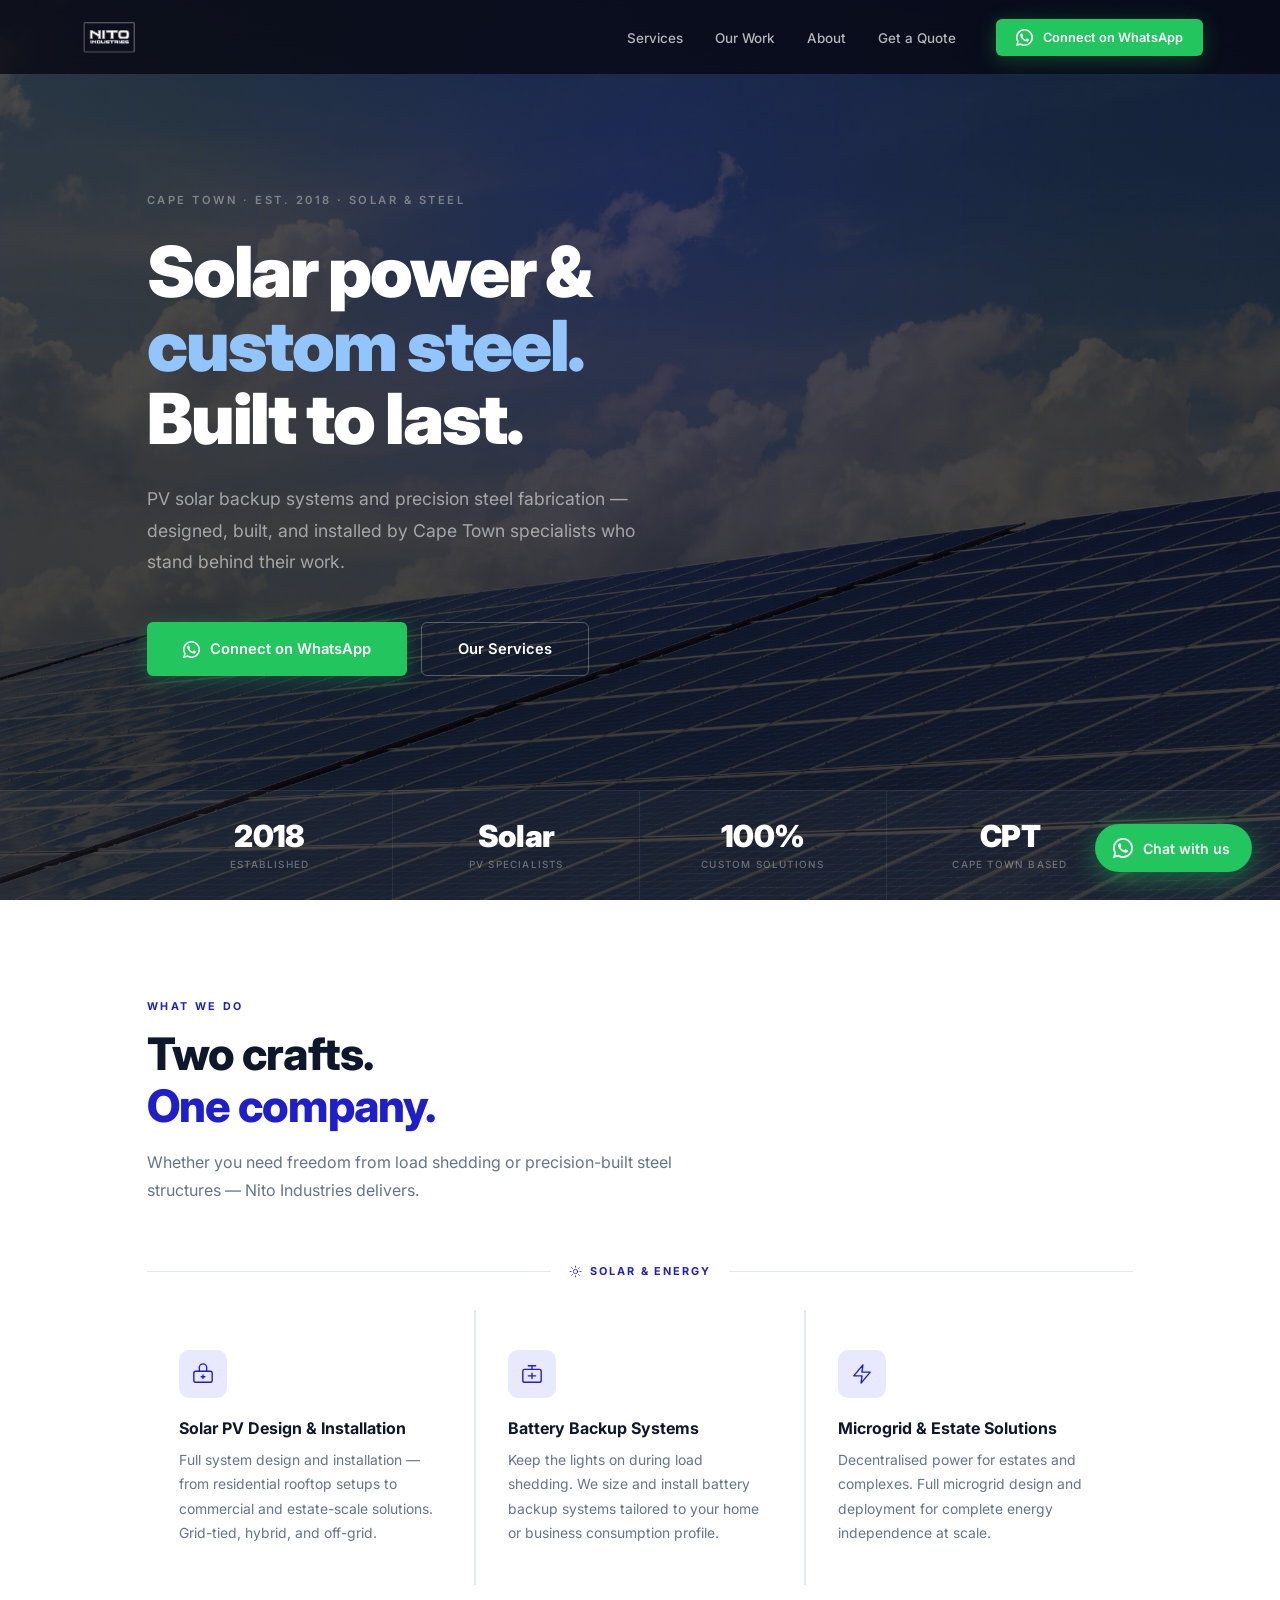
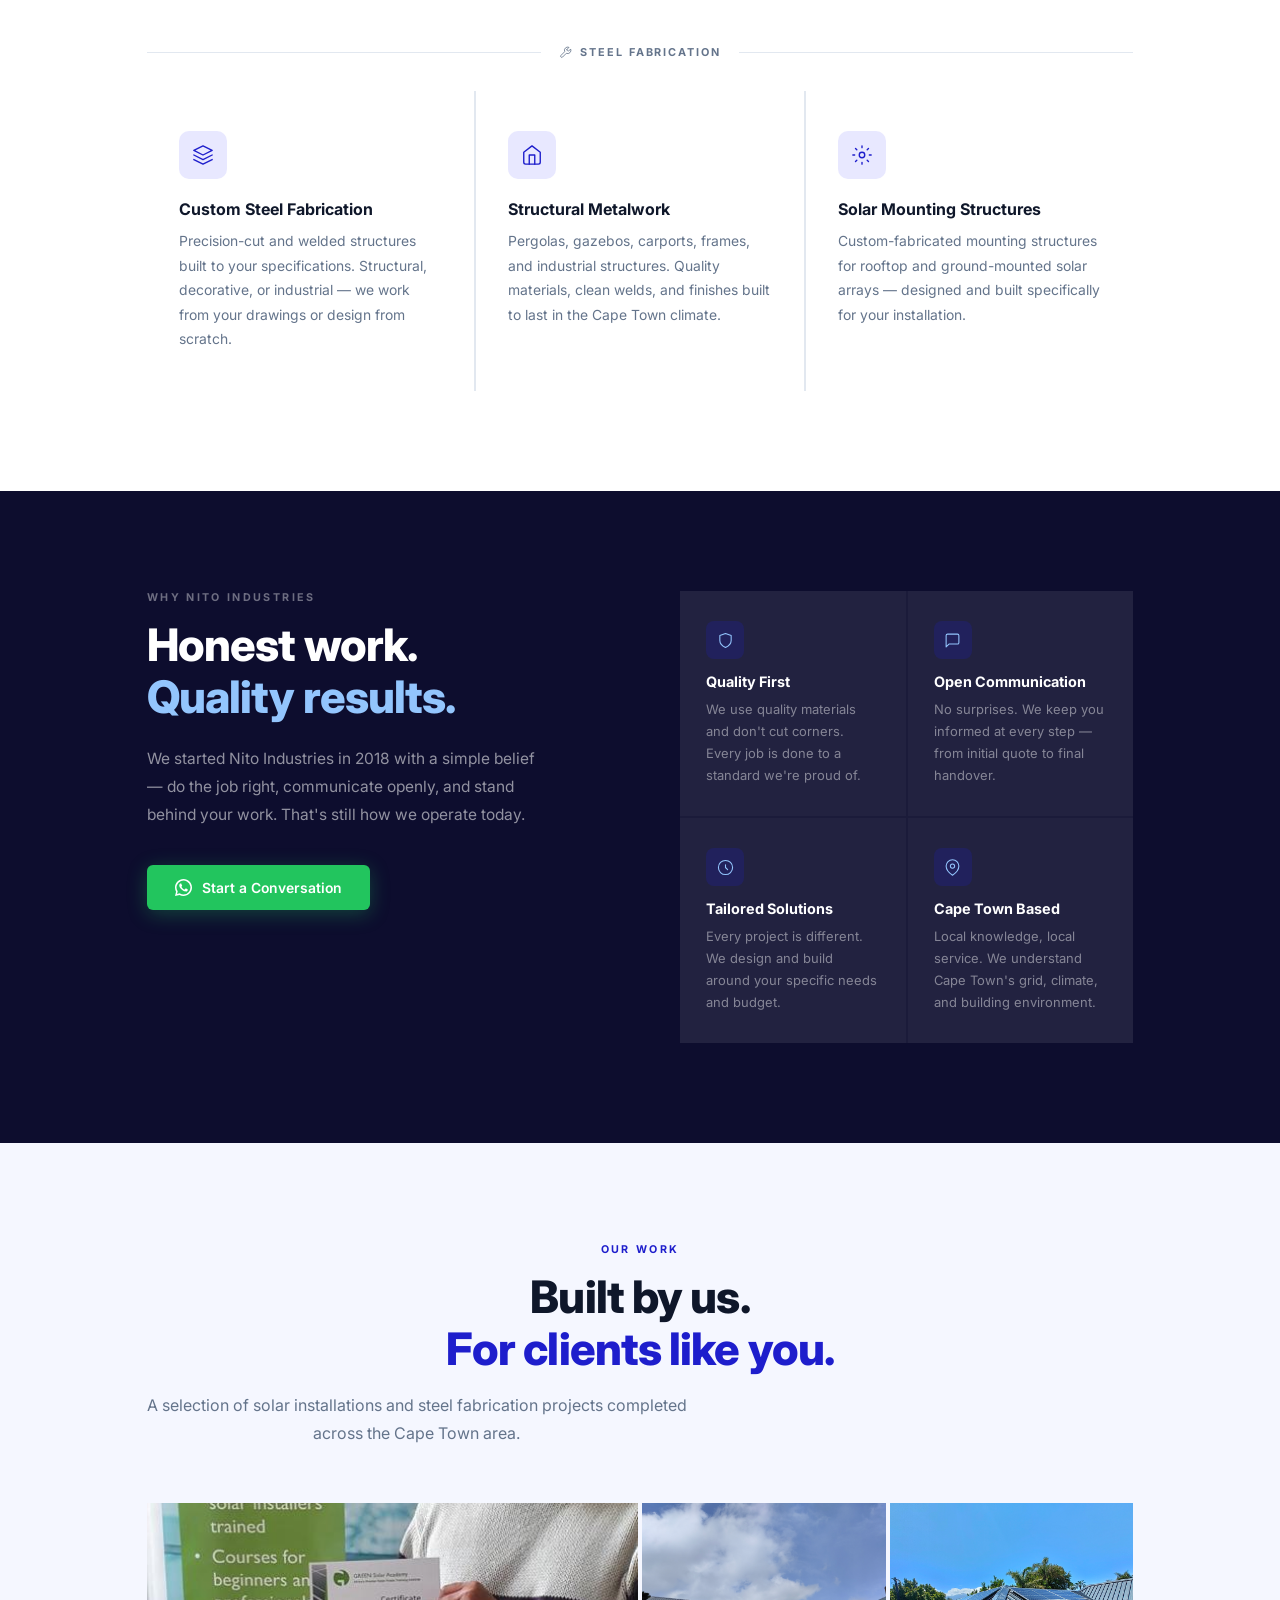
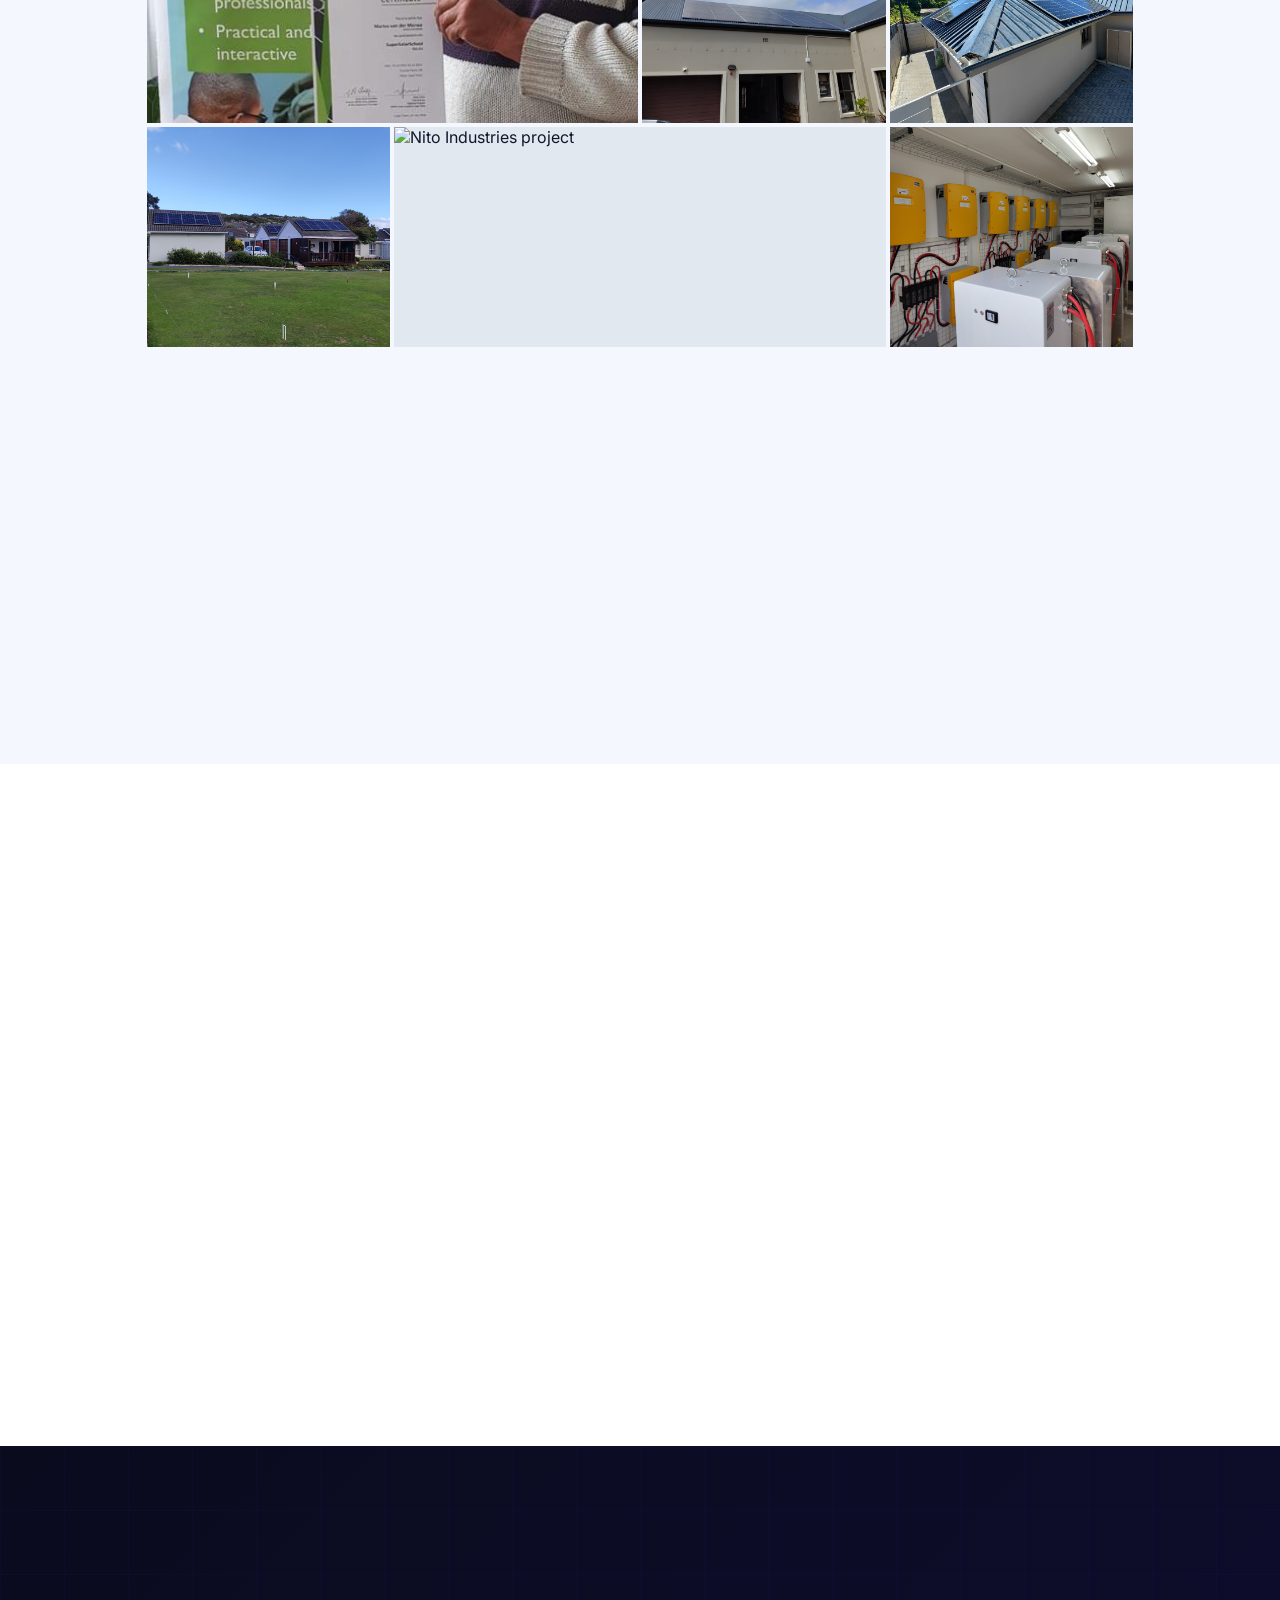
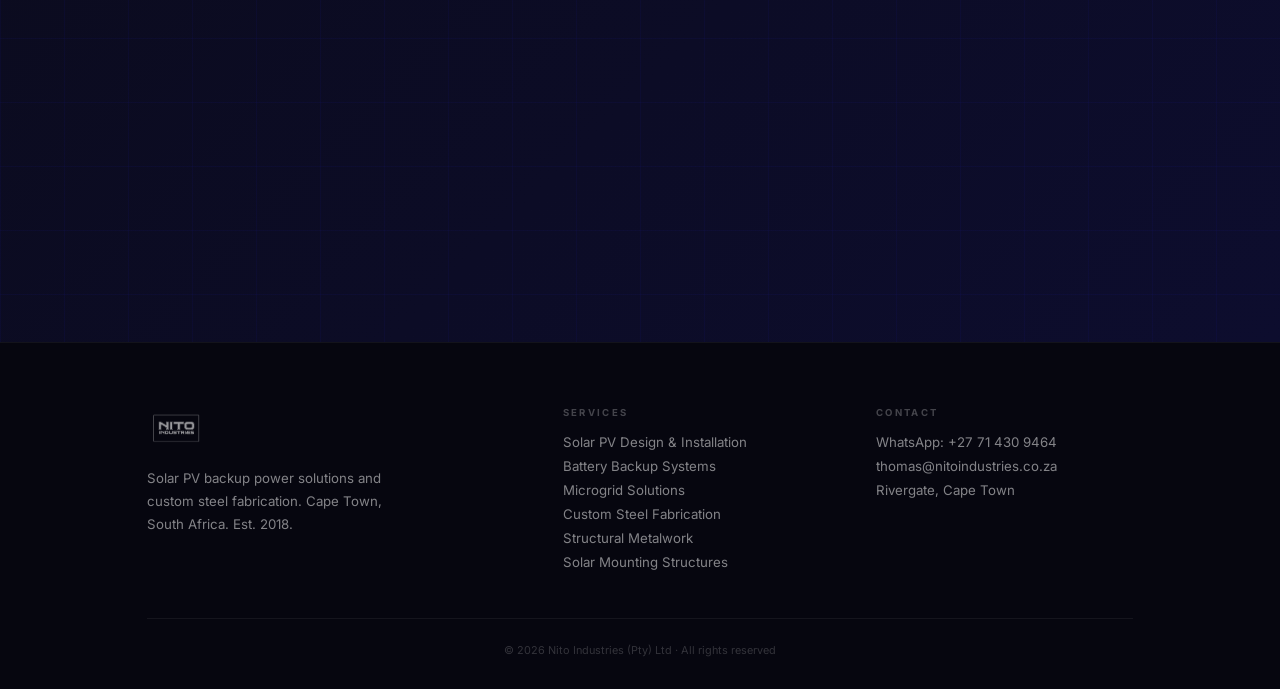
==== commit a6d0fcfd: "Add quote form section, floating WhatsApp button, Get a Quote nav link" ====
--- a/index.html
+++ b/index.html
@@ -23,6 +23,7 @@
           <li><a href="#services">Services</a></li>
           <li><a href="#work">Our Work</a></li>
           <li><a href="#about">About</a></li>
+          <li><a href="#quote">Get a Quote</a></li>
         </ul>
         <a href="https://wa.me/27714309464?text=Hi%2C%20I%27d%20like%20to%20find%20out%20more%20about%20Nito%20Industries!" class="btn btn-wa btn-sm" target="_blank" rel="noopener">
           <svg viewBox="0 0 24 24" fill="currentColor"><path d="M17.472 14.382c-.297-.149-1.758-.867-2.03-.967-.273-.099-.471-.148-.67.15-.197.297-.767.966-.94 1.164-.173.199-.347.223-.644.075-.297-.15-1.255-.463-2.39-1.475-.883-.788-1.48-1.761-1.653-2.059-.173-.297-.018-.458.13-.606.134-.133.298-.347.446-.52.149-.174.198-.298.298-.497.099-.198.05-.371-.025-.52-.075-.149-.669-1.612-.916-2.207-.242-.579-.487-.5-.669-.51-.173-.008-.371-.01-.57-.01-.198 0-.52.074-.792.372-.272.297-1.04 1.016-1.04 2.479 0 1.462 1.065 2.875 1.213 3.074.149.198 2.096 3.2 5.077 4.487.709.306 1.262.489 1.694.625.712.227 1.36.195 1.871.118.571-.085 1.758-.719 2.006-1.413.248-.694.248-1.289.173-1.413-.074-.124-.272-.198-.57-.347z"/><path d="M12 0C5.373 0 0 5.373 0 12c0 2.123.554 4.118 1.528 5.847L0 24l6.335-1.513A11.945 11.945 0 0 0 12 24c6.627 0 12-5.373 12-12S18.627 0 12 0zm0 21.818a9.818 9.818 0 0 1-5.017-1.374l-.36-.214-3.727.891.933-3.64-.235-.374A9.818 9.818 0 1 1 12 21.818z"/></svg>
@@ -200,6 +201,53 @@
     </div>
   </section>
 
+  <!-- ══ 5. GET A QUOTE ══ -->
+  <section class="quote-section section-gap" id="quote">
+    <div class="container">
+      <div class="quote-inner">
+        <div class="quote-text reveal">
+          <div class="section-eyebrow">Free Quote</div>
+          <h2>Tell us about<br><em>your project.</em></h2>
+          <p>Fill in the form and we'll get back to you within a few hours via WhatsApp or phone. No obligation, no pressure.</p>
+          <ul class="quote-promises">
+            <li>
+              <svg viewBox="0 0 24 24" fill="none" stroke="currentColor" stroke-width="2" stroke-linecap="round" stroke-linejoin="round"><polyline points="20 6 9 17 4 12"/></svg>
+              Response within 2 hours
+            </li>
+            <li>
+              <svg viewBox="0 0 24 24" fill="none" stroke="currentColor" stroke-width="2" stroke-linecap="round" stroke-linejoin="round"><polyline points="20 6 9 17 4 12"/></svg>
+              Free, no-obligation quote
+            </li>
+            <li>
+              <svg viewBox="0 0 24 24" fill="none" stroke="currentColor" stroke-width="2" stroke-linecap="round" stroke-linejoin="round"><polyline points="20 6 9 17 4 12"/></svg>
+              Reply via WhatsApp or call — your choice
+            </li>
+          </ul>
+          <p class="quote-alt">Prefer to chat directly?<br>
+            <a href="https://wa.me/27714309464?text=Hi%2C%20I%27d%20like%20a%20quote%20from%20Nito%20Industries!" target="_blank" rel="noopener" class="quote-wa-link">
+              <svg viewBox="0 0 24 24" fill="currentColor"><path d="M17.472 14.382c-.297-.149-1.758-.867-2.03-.967-.273-.099-.471-.148-.67.15-.197.297-.767.966-.94 1.164-.173.199-.347.223-.644.075-.297-.15-1.255-.463-2.39-1.475-.883-.788-1.48-1.761-1.653-2.059-.173-.297-.018-.458.13-.606.134-.133.298-.347.446-.52.149-.174.198-.298.298-.497.099-.198.05-.371-.025-.52-.075-.149-.669-1.612-.916-2.207-.242-.579-.487-.5-.669-.51-.173-.008-.371-.01-.57-.01-.198 0-.52.074-.792.372-.272.297-1.04 1.016-1.04 2.479 0 1.462 1.065 2.875 1.213 3.074.149.198 2.096 3.2 5.077 4.487.709.306 1.262.489 1.694.625.712.227 1.36.195 1.871.118.571-.085 1.758-.719 2.006-1.413.248-.694.248-1.289.173-1.413-.074-.124-.272-.198-.57-.347z"/><path d="M12 0C5.373 0 0 5.373 0 12c0 2.123.554 4.118 1.528 5.847L0 24l6.335-1.513A11.945 11.945 0 0 0 12 24c6.627 0 12-5.373 12-12S18.627 0 12 0zm0 21.818a9.818 9.818 0 0 1-5.017-1.374l-.36-.214-3.727.891.933-3.64-.235-.374A9.818 9.818 0 1 1 12 21.818z"/></svg>
+              Message us on WhatsApp
+            </a>
+          </p>
+        </div>
+        <div class="quote-form-wrap reveal">
+          <!-- TALLY FORM EMBED — replace XXXXXXXX with your Tally form ID -->
+          <iframe data-tally-src="https://tally.so/embed/XXXXXXXX?alignLeft=1&hideTitle=1&transparentBackground=1&dynamicHeight=1"
+            loading="lazy" width="100%" height="500" frameborder="0"
+            marginheight="0" marginwidth="0" title="Get a quote from Nito Industries"
+            id="tally-frame"></iframe>
+          <div class="tally-placeholder" id="tally-placeholder">
+            <div class="placeholder-inner">
+              <svg viewBox="0 0 24 24" fill="none" stroke="currentColor" stroke-width="1.5" stroke-linecap="round" stroke-linejoin="round"><path d="M14 2H6a2 2 0 0 0-2 2v16a2 2 0 0 0 2 2h12a2 2 0 0 0 2-2V8z"/><polyline points="14 2 14 8 20 8"/><line x1="16" y1="13" x2="8" y2="13"/><line x1="16" y1="17" x2="8" y2="17"/><polyline points="10 9 9 9 8 9"/></svg>
+              <p>Quote form loading…</p>
+              <span>Connect your Tally form to activate</span>
+            </div>
+          </div>
+        </div>
+      </div>
+    </div>
+  </section>
+
   <!-- ══ 5. CTA BAND ══ -->
   <section class="cta-band">
     <div class="cta-pattern" aria-hidden="true"></div>
@@ -250,6 +298,15 @@
     </div>
   </footer>
 
+  <!-- ══ FLOATING WHATSAPP ══ -->
+  <a href="https://wa.me/27714309464?text=Hi%2C%20I%27d%20like%20to%20find%20out%20more%20about%20Nito%20Industries!" class="wa-float" target="_blank" rel="noopener" aria-label="Chat on WhatsApp">
+    <svg viewBox="0 0 24 24" fill="currentColor"><path d="M17.472 14.382c-.297-.149-1.758-.867-2.03-.967-.273-.099-.471-.148-.67.15-.197.297-.767.966-.94 1.164-.173.199-.347.223-.644.075-.297-.15-1.255-.463-2.39-1.475-.883-.788-1.48-1.761-1.653-2.059-.173-.297-.018-.458.13-.606.134-.133.298-.347.446-.52.149-.174.198-.298.298-.497.099-.198.05-.371-.025-.52-.075-.149-.669-1.612-.916-2.207-.242-.579-.487-.5-.669-.51-.173-.008-.371-.01-.57-.01-.198 0-.52.074-.792.372-.272.297-1.04 1.016-1.04 2.479 0 1.462 1.065 2.875 1.213 3.074.149.198 2.096 3.2 5.077 4.487.709.306 1.262.489 1.694.625.712.227 1.36.195 1.871.118.571-.085 1.758-.719 2.006-1.413.248-.694.248-1.289.173-1.413-.074-.124-.272-.198-.57-.347z"/><path d="M12 0C5.373 0 0 5.373 0 12c0 2.123.554 4.118 1.528 5.847L0 24l6.335-1.513A11.945 11.945 0 0 0 12 24c6.627 0 12-5.373 12-12S18.627 0 12 0zm0 21.818a9.818 9.818 0 0 1-5.017-1.374l-.36-.214-3.727.891.933-3.64-.235-.374A9.818 9.818 0 1 1 12 21.818z"/></svg>
+    <span>Chat with us</span>
+  </a>
+
+  <!-- Tally embed script -->
+  <script>var d=document,w="https://tally.so/widgets/embed.js",v=function(){"undefined"!=typeof Tally?Tally.loadEmbeds():d.querySelectorAll("[data-tally-src]:not([src])").forEach((function(e){e.src=e.dataset.tallySrc}))};if("undefined"!=typeof Tally)v();else if(d.querySelector('script[src="'+w+'"]')==null){var s=d.createElement("script");s.src=w,s.onload=v,s.onerror=v,d.body.appendChild(s);}</script>
+
   <script src="script.js"></script>
 </body>
 </html>
--- a/styles.css
+++ b/styles.css
@@ -183,7 +183,8 @@
 ════════════════════════════════════════ */
 .hero {
   min-height: 100vh;
-  background: var(--dark);
+  background: linear-gradient(rgba(6,6,15,0.70), rgba(6,6,15,0.78)),
+              url('hero-solar.jpg') center/cover no-repeat;
   display: flex;
   flex-direction: column;
   position: relative;
@@ -532,10 +533,132 @@
 }
 
 /* ════════════════════════════════════════
+   QUOTE SECTION
+════════════════════════════════════════ */
+.quote-section { background: var(--white); }
+
+.quote-inner {
+  display: grid;
+  grid-template-columns: 1fr 1.2fr;
+  gap: 72px;
+  align-items: start;
+}
+.quote-text h2 { color: var(--text); margin-bottom: 16px; }
+.quote-text p {
+  font-size: 0.97rem;
+  line-height: 1.8;
+  color: var(--text-muted);
+  margin-bottom: 28px;
+}
+.quote-promises {
+  list-style: none;
+  display: flex;
+  flex-direction: column;
+  gap: 12px;
+  margin-bottom: 32px;
+}
+.quote-promises li {
+  display: flex;
+  align-items: center;
+  gap: 10px;
+  font-size: 0.9rem;
+  font-weight: 500;
+  color: var(--text);
+}
+.quote-promises li svg {
+  width: 16px; height: 16px;
+  color: var(--wa);
+  flex-shrink: 0;
+}
+.quote-alt {
+  font-size: 0.85rem;
+  color: var(--text-muted);
+  line-height: 1.7;
+  margin-bottom: 0 !important;
+}
+.quote-wa-link {
+  display: inline-flex;
+  align-items: center;
+  gap: 8px;
+  color: var(--wa-dark);
+  font-weight: 600;
+  text-decoration: none;
+  margin-top: 6px;
+  font-size: 0.9rem;
+  transition: color 0.2s;
+}
+.quote-wa-link:hover { color: var(--wa); }
+.quote-wa-link svg { width: 16px; height: 16px; }
+
+.quote-form-wrap {
+  background: var(--light);
+  border-radius: 12px;
+  padding: 40px 36px;
+  border: 1px solid var(--border);
+  min-height: 480px;
+  position: relative;
+}
+#tally-frame { display: none; }
+
+.tally-placeholder {
+  display: flex;
+  align-items: center;
+  justify-content: center;
+  min-height: 400px;
+}
+.placeholder-inner {
+  text-align: center;
+  color: var(--text-muted);
+}
+.placeholder-inner svg {
+  width: 40px; height: 40px;
+  margin-bottom: 16px;
+  opacity: 0.4;
+}
+.placeholder-inner p {
+  font-size: 1rem;
+  font-weight: 600;
+  color: var(--text);
+  margin-bottom: 6px !important;
+}
+.placeholder-inner span {
+  font-size: 0.8rem;
+  color: var(--text-muted);
+}
+
+/* ── Floating WhatsApp ──────────────────── */
+.wa-float {
+  position: fixed;
+  bottom: 28px;
+  right: 28px;
+  z-index: 200;
+  background: var(--wa);
+  color: white;
+  display: flex;
+  align-items: center;
+  gap: 10px;
+  padding: 14px 22px 14px 18px;
+  border-radius: 50px;
+  text-decoration: none;
+  font-size: 0.88rem;
+  font-weight: 600;
+  font-family: var(--sans);
+  box-shadow: 0 6px 28px rgba(34,197,94,0.45);
+  transition: transform 0.2s, box-shadow 0.2s, background 0.2s;
+}
+.wa-float svg { width: 20px; height: 20px; flex-shrink: 0; }
+.wa-float:hover {
+  background: var(--wa-dark);
+  transform: translateY(-3px);
+  box-shadow: 0 10px 36px rgba(34,197,94,0.5);
+}
+
+/* ════════════════════════════════════════
    RESPONSIVE
 ════════════════════════════════════════ */
 @media (max-width: 960px) {
   .nav-links { display: none; }
+  .quote-inner { grid-template-columns: 1fr; gap: 40px; }
   .hero-content { padding: 120px 6vw 60px; }
   .stats-inner { grid-template-columns: repeat(2, 1fr); }
   .services-grid { grid-template-columns: 1fr 1fr; }
@@ -550,6 +673,9 @@
 }
 
 @media (max-width: 600px) {
+  .wa-float span { display: none; }
+  .wa-float { padding: 14px; border-radius: 50%; }
+  .quote-form-wrap { padding: 24px 20px; }
   .services-grid { grid-template-columns: 1fr; }
   .why-pillars { grid-template-columns: 1fr; }
   .hero-ctas { flex-direction: column; }
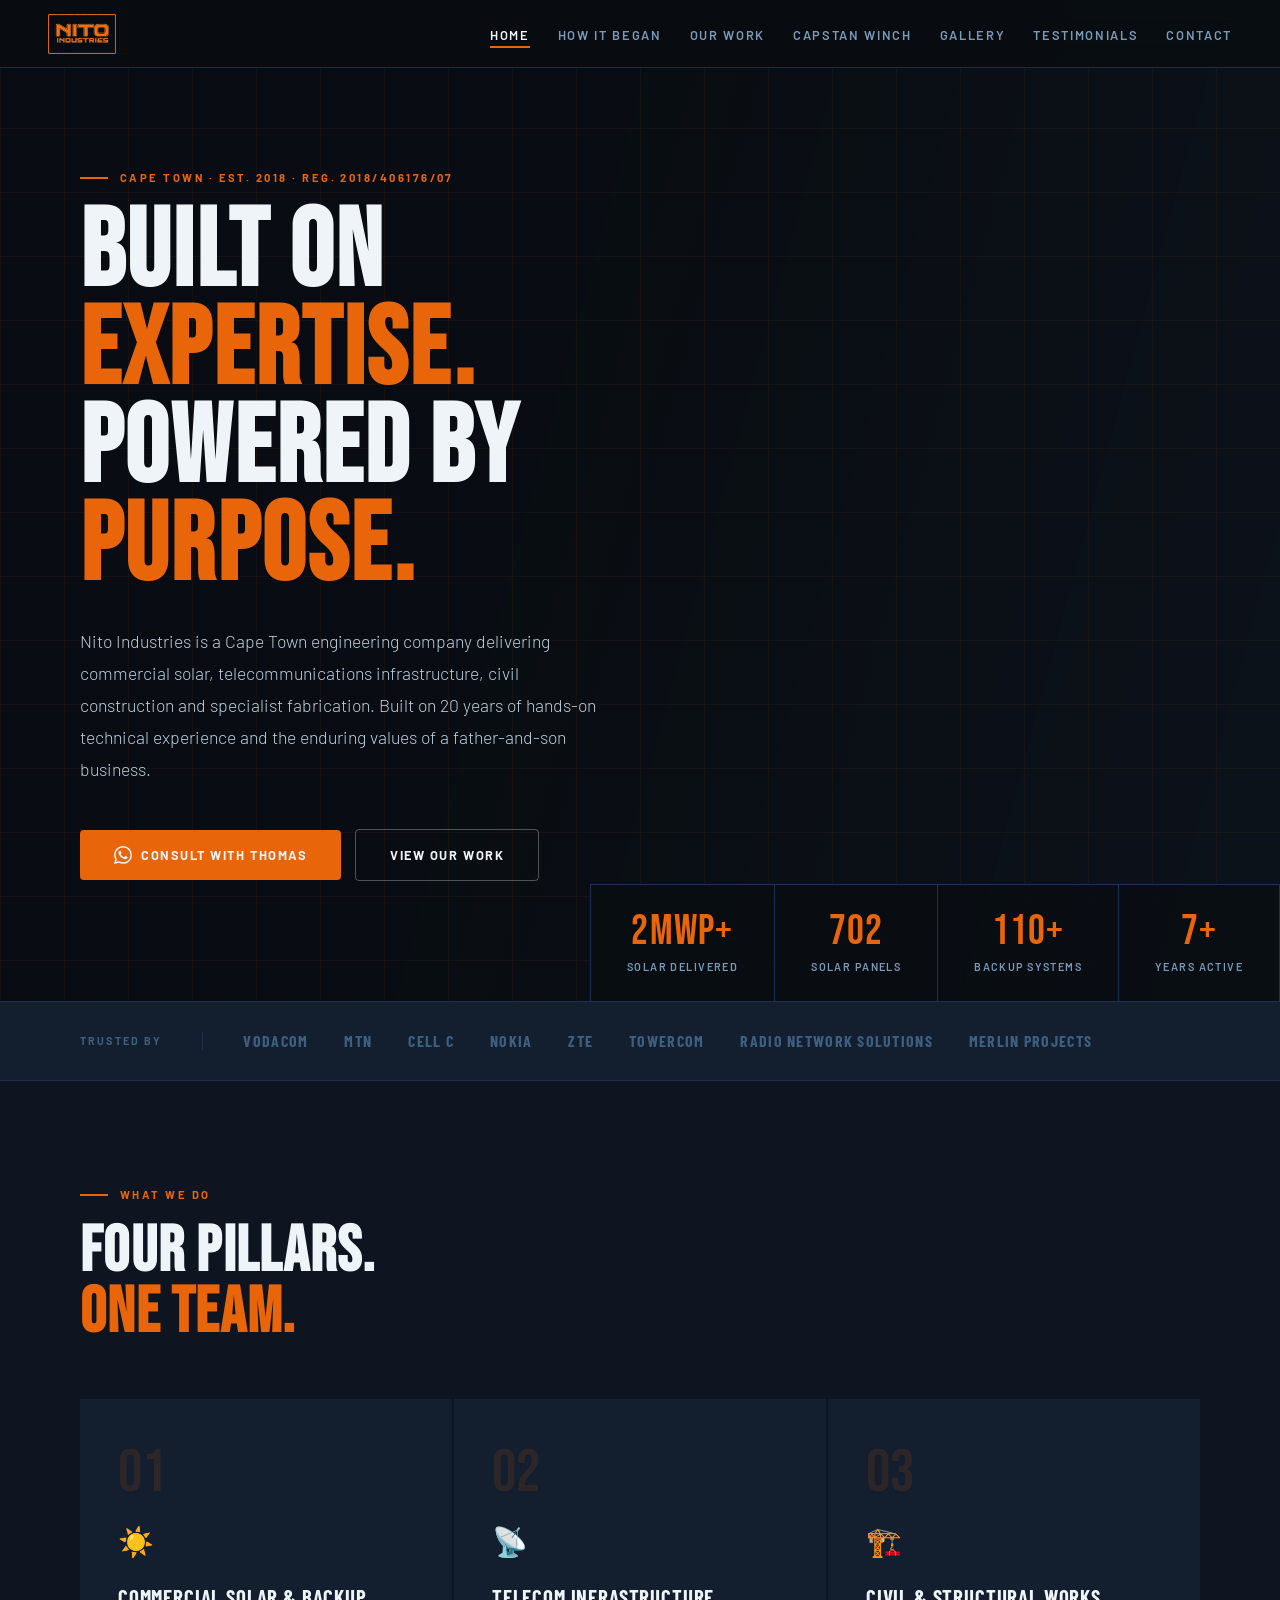
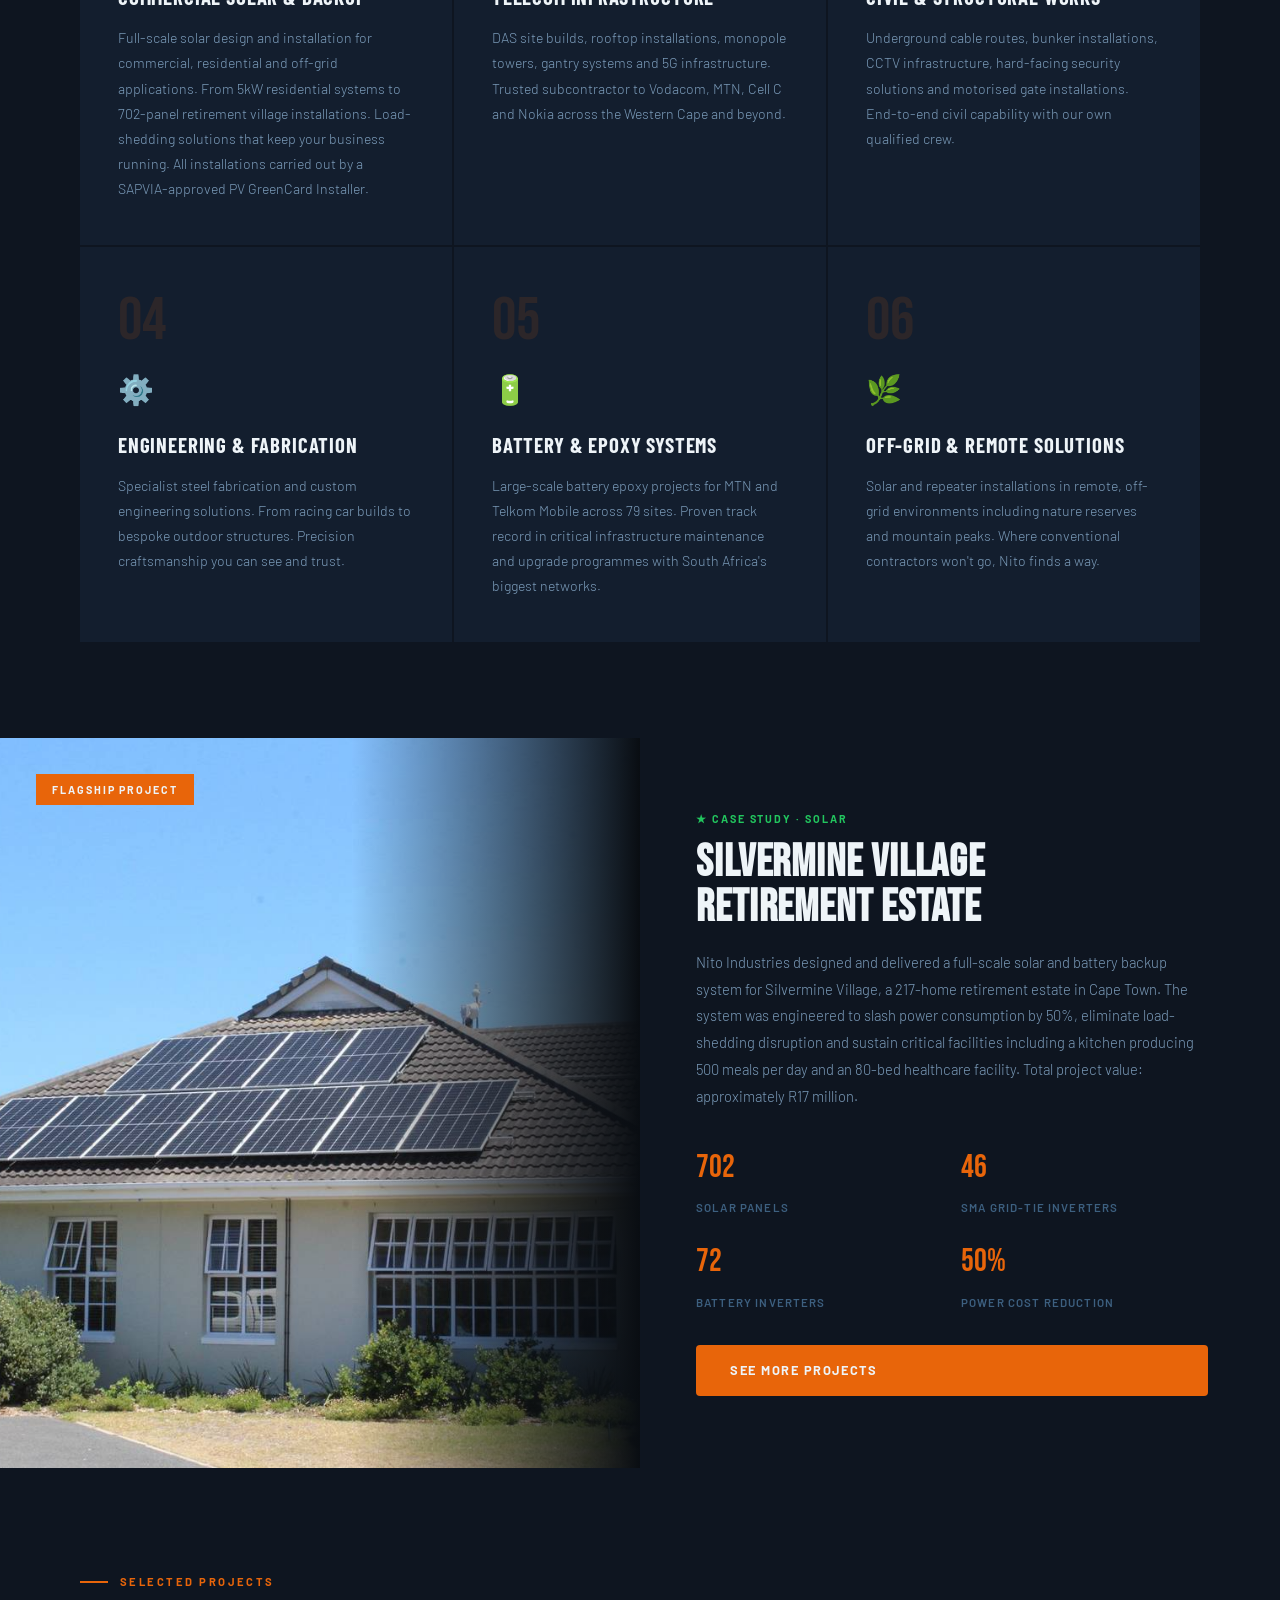
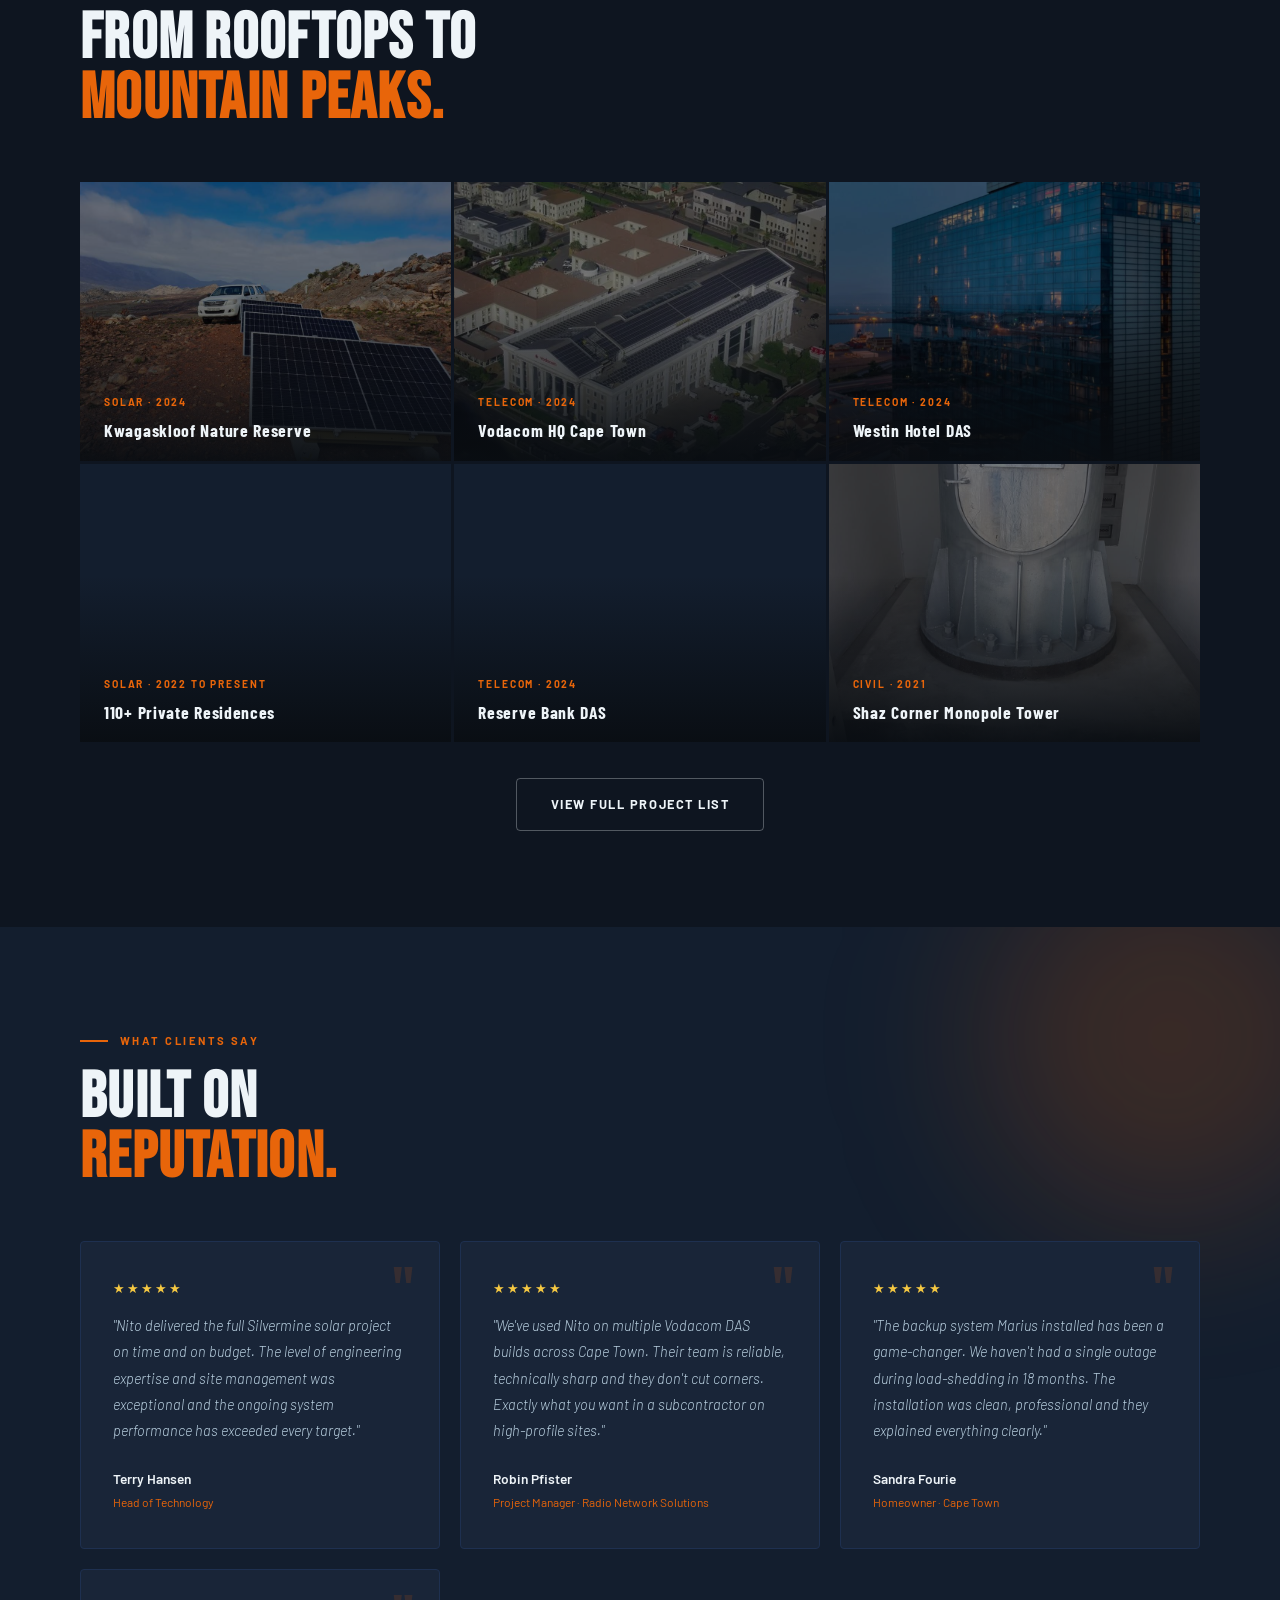
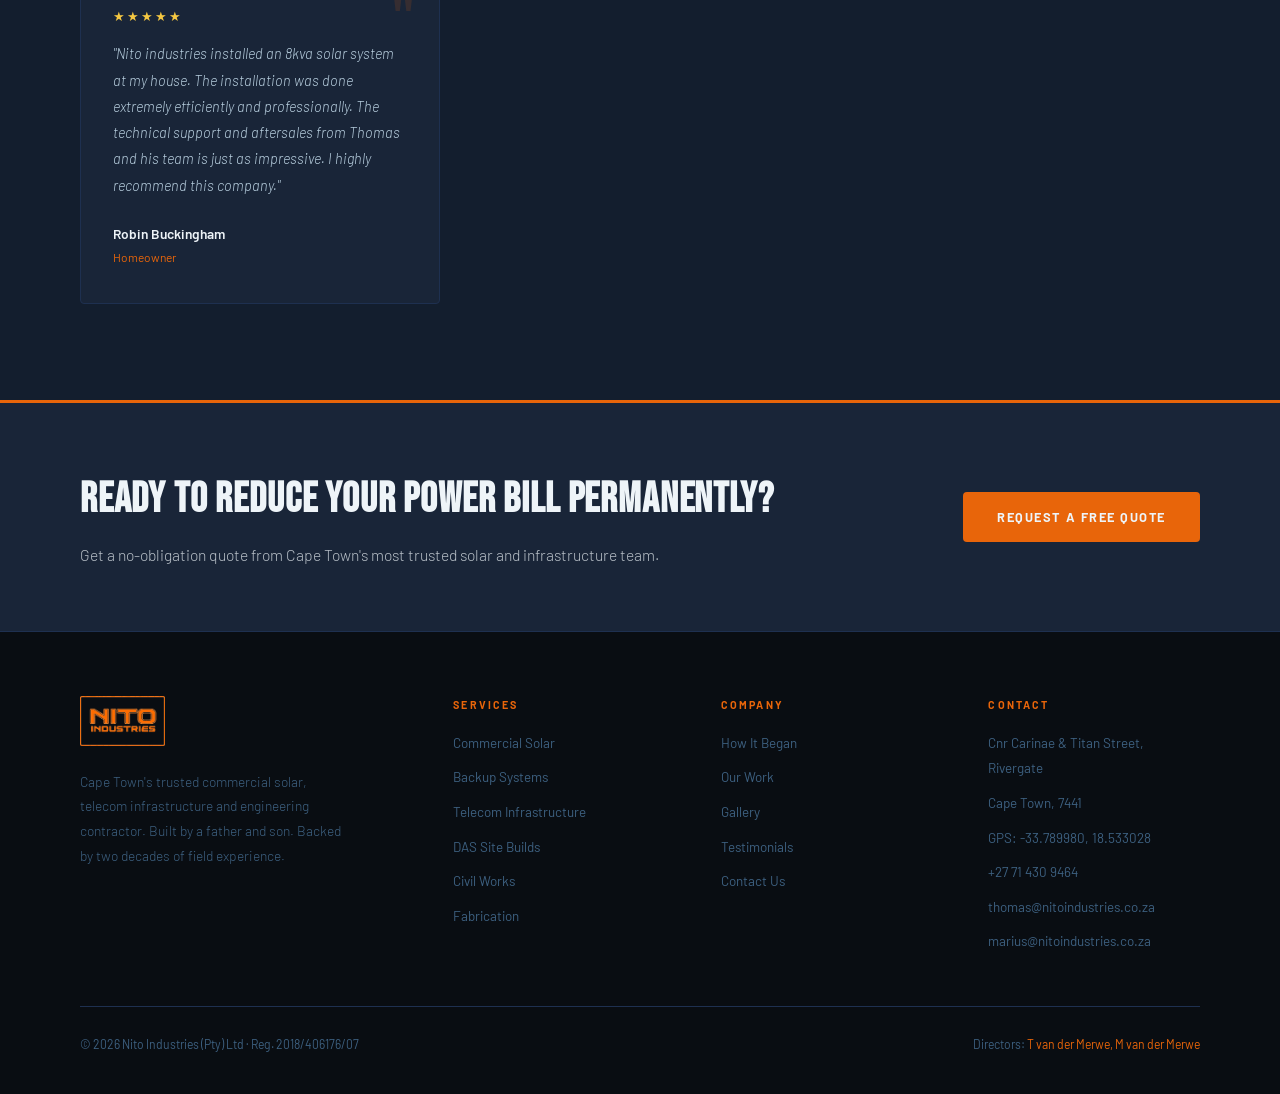
==== commit 907c0102: "Sync index.html to revision 14 — latest production version Co-Authored-By: Claude Sonnet 4.6 <norepl" ====
--- a/index.html
+++ b/index.html
@@ -1,312 +1,1991 @@
-<!DOCTYPE html>
+﻿<!DOCTYPE html>
 <html lang="en">
 <head>
-  <meta charset="UTF-8" />
-  <meta name="viewport" content="width=device-width, initial-scale=1.0" />
-  <title>Nito Industries — Solar &amp; Steel Solutions | Cape Town</title>
-  <meta name="description" content="Cape Town specialists in PV solar backup power systems and custom steel fabrication. Residential to commercial. Est. 2018." />
-  <link rel="preconnect" href="https://fonts.googleapis.com" />
-  <link rel="preconnect" href="https://fonts.gstatic.com" crossorigin />
-  <link href="https://fonts.googleapis.com/css2?family=Inter:wght@400;500;600;700;800;900&display=swap" rel="stylesheet" />
-  <link rel="stylesheet" href="styles.css" />
+<meta charset="UTF-8">
+<meta name="viewport" content="width=device-width, initial-scale=1.0">
+<title>Nito Industries | Solar, Infrastructure & Engineering | Cape Town</title>
+<link href="https://fonts.googleapis.com/css2?family=Bebas+Neue&family=Barlow:ital,wght@0,300;0,400;0,500;0,600;0,700;1,300&family=Barlow+Condensed:wght@500;600;700;800&display=swap" rel="stylesheet">
+<style>
+:root {
+  --black:     #090d12;
+  --dark:      #0e1520;
+  --dark2:     #131e2e;
+  --dark3:     #192538;
+  --steel:     #1e3050;
+  --navy:      var(--dark3);
+  --blue:      var(--orange);
+  --blue2:     var(--orange2);
+  --blue-light:var(--orange);
+  --blue-glow: rgba(232,101,10,0.18);
+  --mid:       #3d6080;
+  --muted:     #7a9ab8;
+  --light:     #b8cfdf;
+  --white:     #eef4f8;
+  --orange:    #e8650a;
+  --orange2:   #f07820;
+  --yellow:    #f5c842;
+  --green:     #22c55e;
+}
+
+*, *::before, *::after { margin:0; padding:0; box-sizing:border-box; }
+html { scroll-behavior:smooth; }
+
+body {
+  font-family:'Barlow', sans-serif;
+  background:var(--black);
+  color:var(--white);
+  overflow-x:hidden;
+  font-size:16px;
+  line-height:1.6;
+}
+
+/* UTILITIES */
+.sr-only { position:absolute; width:1px; height:1px; overflow:hidden; clip:rect(0,0,0,0); }
+img { display:block; max-width:100%; }
+a { color:inherit; }
+
+/* NAV */
+nav {
+  position:fixed; top:0; left:0; right:0; z-index:200;
+  height:68px;
+  display:flex; align-items:center; justify-content:space-between;
+  padding:0 48px;
+  background:rgba(9,13,18,0.94);
+  backdrop-filter:blur(14px);
+  border-bottom:1px solid rgba(232,101,10,0.25);
+  transition:border-color 0.3s;
+}
+nav.scrolled { border-bottom-color:rgba(232,101,10,0.5); }
+
+.nav-logo {
+  font-family:'Bebas Neue', sans-serif;
+  font-size:1.65rem; letter-spacing:0.07em;
+  color:var(--white);
+  text-decoration:none;
+  display:flex; align-items:center; gap:10px;
+}
+.nav-logo-dot {
+  width:9px; height:9px; border-radius:50%;
+  background:var(--orange);
+  flex-shrink:0;
+  animation:blink 2.4s ease-in-out infinite;
+}
+@keyframes blink { 0%,100%{opacity:1} 50%{opacity:0.35} }
+
+.nav-links {
+  display:flex; gap:28px; list-style:none;
+}
+.nav-links a {
+  font-size:0.8rem; font-weight:600; letter-spacing:0.13em; text-transform:uppercase;
+  color:var(--muted); text-decoration:none;
+  padding-bottom:3px;
+  border-bottom:2px solid transparent;
+  transition:color 0.2s, border-color 0.2s;
+}
+.nav-links a:hover,
+.nav-links a.active { color:var(--white); border-bottom-color:var(--orange); }
+
+.nav-cta {
+  background:var(--orange);
+  color:var(--white);
+  padding:10px 22px;
+  border-radius:4px;
+  font-size:0.77rem; font-weight:700; letter-spacing:0.1em; text-transform:uppercase;
+  text-decoration:none;
+  transition:background 0.2s;
+  white-space:nowrap;
+}
+.nav-cta:hover { background:var(--orange2); }
+
+.nav-burger {
+  display:none;
+  flex-direction:column; gap:5px;
+  background:none; border:none; cursor:pointer; padding:4px;
+}
+.nav-burger span {
+  display:block; width:24px; height:2px;
+  background:var(--white); border-radius:2px;
+  transition:all 0.3s;
+}
+
+/* MOBILE NAV DRAWER */
+.mobile-nav {
+  display:none;
+  position:fixed; top:68px; left:0; right:0; z-index:190;
+  background:rgba(9,13,18,0.98);
+  backdrop-filter:blur(14px);
+  border-bottom:1px solid var(--steel);
+  padding:24px 24px 32px;
+  flex-direction:column; gap:0;
+}
+.mobile-nav.open { display:flex; }
+.mobile-nav a {
+  display:block;
+  padding:14px 0;
+  font-size:1rem; font-weight:600; letter-spacing:0.08em; text-transform:uppercase;
+  color:var(--muted); text-decoration:none;
+  border-bottom:1px solid var(--steel);
+  transition:color 0.2s;
+}
+.mobile-nav a:hover { color:var(--white); }
+.mobile-nav .mobile-cta {
+  margin-top:20px;
+  background:var(--orange);
+  color:var(--white) !important;
+  text-align:center;
+  border-radius:4px;
+  border-bottom:none;
+  padding:14px;
+}
+
+/* PAGES */
+.page { display:none; }
+.page.active { display:block; }
+
+/* SECTION WRAPPERS */
+.section { padding:96px 80px; }
+.section-inner { max-width:1200px; margin:0 auto; }
+
+.eyebrow {
+  display:inline-flex; align-items:center; gap:12px;
+  font-size:0.7rem; font-weight:700; letter-spacing:0.22em; text-transform:uppercase;
+  color:var(--orange);
+  margin-bottom:18px;
+}
+.eyebrow::before { content:''; display:block; width:28px; height:2px; background:var(--orange); }
+
+.section-heading {
+  font-family:'Bebas Neue', sans-serif;
+  font-size:clamp(2.4rem, 5vw, 4.2rem);
+  line-height:0.95; letter-spacing:0.02em;
+  color:var(--white);
+  margin-bottom:20px;
+}
+.section-heading .accent { color:var(--orange); }
+.section-heading .accent-orange { color:var(--orange); }
+
+.section-body {
+  font-size:1.05rem; font-weight:300; line-height:1.8;
+  color:var(--muted);
+  max-width:580px;
+}
+
+/* BUTTONS */
+.btn {
+  display:inline-block;
+  padding:15px 34px;
+  border-radius:4px;
+  font-size:0.8rem; font-weight:700; letter-spacing:0.12em; text-transform:uppercase;
+  text-decoration:none; border:none; cursor:pointer;
+  transition:all 0.2s;
+}
+.btn-blue { background:var(--orange); color:var(--white); }
+.btn-blue:hover { background:var(--orange2); transform:translateY(-2px); }
+.btn-outline { background:transparent; color:var(--white); border:1.5px solid rgba(238,244,248,0.3); }
+.btn-outline:hover { border-color:var(--white); background:rgba(255,255,255,0.05); }
+.btn-orange { background:var(--orange); color:var(--white); }
+.btn-orange:hover { background:var(--orange2); transform:translateY(-2px); }
+.btn-white { background:var(--white); color:var(--orange); }
+.btn-white:hover { background:var(--black); color:var(--white); }
+
+/* WHATSAPP BUTTON */
+.wa-btn {
+  display:inline-flex; align-items:center; gap:12px;
+  padding:18px 36px;
+  background:var(--orange);
+  border-radius:4px;
+  font-size:0.9rem; font-weight:700; letter-spacing:0.08em;
+  color:#fff; text-decoration:none;
+  transition:all 0.2s;
+  border:none; cursor:pointer;
+}
+.wa-btn:hover { background:var(--orange2); transform:translateY(-2px); }
+.wa-btn svg { width:22px; height:22px; flex-shrink:0; }
+
+
+/* ════════════════════════════════
+   HOME
+════════════════════════════════ */
+
+/* HERO */
+.hero {
+  min-height:100vh;
+  position:relative;
+  display:flex; align-items:center;
+  overflow:hidden;
+}
+.hero-bg {
+  position:absolute; inset:0;
+  background:
+    linear-gradient(105deg, rgba(9,13,18,0.97) 42%, rgba(14,21,32,0.6) 100%),
+    url('https://images.unsplash.com/photo-1509391366360-2e959784a276?w=1800&q=85') center/cover no-repeat;
+}
+.hero-grid {
+  position:absolute; inset:0;
+  background-image:
+    linear-gradient(rgba(232,101,10,0.05) 1px, transparent 1px),
+    linear-gradient(90deg, rgba(232,101,10,0.05) 1px, transparent 1px);
+  background-size:64px 64px;
+}
+.hero-content {
+  position:relative;
+  padding:160px 80px 120px;
+  max-width:820px;
+}
+.hero-title {
+  font-family:'Bebas Neue', sans-serif;
+  font-size:clamp(3.6rem, 8.5vw, 7.2rem);
+  line-height:0.9; letter-spacing:0.02em;
+  color:var(--white);
+  margin-bottom:28px;
+}
+.hero-title .line-blue { color:var(--orange); display:block; }
+.hero-title .line-orange { color:var(--orange); display:block; }
+
+.hero-body {
+  font-size:1.1rem; font-weight:300; line-height:1.82;
+  color:var(--light);
+  max-width:520px;
+  margin-bottom:44px;
+}
+.hero-actions { display:flex; gap:14px; flex-wrap:wrap; align-items:center; }
+
+.hero-stats {
+  position:absolute; bottom:0; right:0;
+  display:flex;
+  border-top:1px solid var(--steel);
+  border-left:1px solid var(--steel);
+}
+.hero-stat {
+  padding:26px 36px;
+  border-right:1px solid var(--steel);
+  text-align:center;
+  background:rgba(9,13,18,0.85);
+}
+.hero-stat-num {
+  font-family:'Bebas Neue', sans-serif;
+  font-size:2.6rem; letter-spacing:0.03em;
+  color:var(--orange); display:block; line-height:1;
+}
+.hero-stat-label {
+  font-size:0.68rem; font-weight:600; letter-spacing:0.13em; text-transform:uppercase;
+  color:var(--muted); margin-top:5px; display:block;
+}
+
+/* TRUST STRIP */
+.trust-strip {
+  background:var(--dark2);
+  border-top:1px solid var(--steel);
+  border-bottom:1px solid var(--steel);
+  padding:26px 80px;
+}
+.trust-inner {
+  max-width:1200px; margin:0 auto;
+  display:flex; align-items:center; gap:40px; flex-wrap:wrap;
+}
+.trust-label {
+  font-size:0.67rem; font-weight:700; letter-spacing:0.2em; text-transform:uppercase;
+  color:var(--mid);
+  padding-right:40px;
+  border-right:1px solid var(--steel);
+  white-space:nowrap;
+}
+.trust-logos {
+  display:flex; align-items:center; gap:36px; flex-wrap:wrap; flex:1;
+}
+.trust-logo-item {
+  font-family:'Barlow Condensed', sans-serif;
+  font-size:1rem; font-weight:700; letter-spacing:0.08em; text-transform:uppercase;
+  color:var(--mid);
+  transition:color 0.2s;
+}
+.trust-logo-item:hover { color:var(--orange); }
+
+/* SERVICES GRID */
+.services-section { background:var(--dark); padding:96px 80px; }
+.services-grid {
+  display:grid; grid-template-columns:repeat(3,1fr);
+  gap:2px; margin-top:56px;
+}
+.service-card {
+  background:var(--dark2);
+  padding:44px 38px;
+  position:relative; overflow:hidden;
+  transition:background 0.3s;
+}
+.service-card::after {
+  content:''; position:absolute; bottom:0; left:0;
+  width:100%; height:3px;
+  background:var(--orange);
+  transform:scaleX(0); transform-origin:left;
+  transition:transform 0.3s;
+}
+.service-card:hover { background:var(--dark3); }
+.service-card:hover::after { transform:scaleX(1); }
+
+.service-num {
+  font-family:'Bebas Neue', sans-serif;
+  font-size:3.8rem; color:rgba(232,101,10,0.12);
+  line-height:1; margin-bottom:14px; display:block;
+  transition:color 0.3s;
+}
+.service-card:hover .service-num { color:rgba(232,101,10,0.28); }
+
+.service-icon { font-size:1.8rem; margin-bottom:16px; display:block; }
+
+.service-title {
+  font-family:'Barlow Condensed', sans-serif;
+  font-size:1.3rem; font-weight:700; letter-spacing:0.04em; text-transform:uppercase;
+  color:var(--white); margin-bottom:12px;
+}
+.service-body {
+  font-size:0.88rem; font-weight:300; line-height:1.78; color:var(--muted);
+}
+
+/* FEATURED PROJECT */
+.featured-section {
+  display:grid; grid-template-columns:1fr 1fr;
+  min-height:580px;
+}
+.featured-img {
+  background:var(--img-silvermine) center/cover;
+  position:relative; min-height:400px;
+}
+.featured-img::after {
+  content:''; position:absolute; inset:0;
+  background:linear-gradient(to right, transparent 55%, var(--black));
+}
+.featured-badge {
+  position:absolute; top:36px; left:36px; z-index:2;
+  background:var(--orange);
+  padding:7px 16px;
+  font-size:0.67rem; font-weight:700; letter-spacing:0.18em; text-transform:uppercase;
+  color:var(--white);
+}
+.featured-content {
+  padding:72px 72px 72px 56px;
+  background:var(--dark);
+  display:flex; flex-direction:column; justify-content:center;
+}
+.featured-tag {
+  font-size:0.67rem; font-weight:700; letter-spacing:0.18em; text-transform:uppercase;
+  color:var(--green); margin-bottom:14px;
+}
+.featured-title {
+  font-family:'Bebas Neue', sans-serif;
+  font-size:2.8rem; letter-spacing:0.02em; line-height:1;
+  color:var(--white); margin-bottom:18px;
+}
+.featured-body {
+  font-size:0.92rem; font-weight:300; line-height:1.82;
+  color:var(--muted); margin-bottom:32px;
+}
+.featured-specs {
+  display:grid; grid-template-columns:1fr 1fr; gap:18px; margin-bottom:32px;
+}
+.spec-num {
+  font-family:'Bebas Neue', sans-serif;
+  font-size:2rem; color:var(--orange); display:block;
+}
+.spec-label {
+  font-size:0.72rem; font-weight:600; letter-spacing:0.1em; text-transform:uppercase;
+  color:var(--mid);
+}
+
+/* WORK GRID PREVIEW */
+.work-preview-section { background:var(--dark); padding:96px 80px; }
+.work-grid {
+  display:grid; grid-template-columns:repeat(3,1fr);
+  gap:3px; margin-top:52px;
+}
+.work-card {
+  position:relative; overflow:hidden;
+  aspect-ratio:4/3; background:var(--dark2); cursor:pointer;
+}
+.work-card-bg {
+  position:absolute; inset:0;
+  background-size:cover; background-position:center;
+  filter:brightness(0.48);
+  transition:transform 0.5s, filter 0.4s;
+}
+.work-card:hover .work-card-bg { transform:scale(1.06); filter:brightness(0.65); }
+.work-card-overlay {
+  position:absolute; inset:0;
+  background:linear-gradient(to top, rgba(9,13,18,0.95) 0%, transparent 60%);
+}
+.work-card-content {
+  position:absolute; bottom:0; left:0; right:0;
+  padding:24px;
+  transform:translateY(8px); transition:transform 0.3s;
+}
+.work-card:hover .work-card-content { transform:translateY(0); }
+.work-card-cat {
+  font-size:0.64rem; font-weight:700; letter-spacing:0.18em; text-transform:uppercase;
+  color:var(--orange); margin-bottom:6px;
+}
+.work-card-title {
+  font-family:'Barlow Condensed', sans-serif;
+  font-size:1.1rem; font-weight:700; letter-spacing:0.04em;
+  color:var(--white);
+}
+
+/* TESTIMONIALS PREVIEW */
+.testi-preview-section {
+  background:var(--dark2); padding:96px 80px; position:relative; overflow:hidden;
+}
+.testi-preview-section::before {
+  content:''; position:absolute;
+  top:-80px; right:-80px; width:380px; height:380px; border-radius:50%;
+  background:var(--blue-glow); filter:blur(80px); pointer-events:none;
+}
+.testi-grid {
+  display:grid; grid-template-columns:repeat(3,1fr);
+  gap:20px; margin-top:52px;
+}
+.testi-card {
+  background:var(--dark3);
+  border:1px solid var(--steel);
+  border-radius:4px;
+  padding:36px 32px;
+  position:relative;
+}
+.testi-card::before {
+  content:'"'; position:absolute; top:18px; right:24px;
+  font-family:'Bebas Neue', sans-serif;
+  font-size:4.5rem; color:rgba(232,101,10,0.14); line-height:1;
+  pointer-events:none;
+}
+.testi-stars { color:var(--yellow); font-size:0.82rem; margin-bottom:14px; letter-spacing:2px; }
+.testi-text {
+  font-size:0.9rem; font-weight:300; line-height:1.82;
+  color:var(--light); font-style:italic; margin-bottom:24px;
+}
+.testi-author { font-weight:600; color:var(--white); font-size:0.86rem; }
+.testi-role { font-size:0.75rem; color:var(--orange); margin-top:3px; }
+
+/* CTA BAND */
+.cta-band {
+  background:var(--dark3);
+  border-top:3px solid var(--orange);
+  padding:64px 80px;
+  display:flex; align-items:center; justify-content:space-between; flex-wrap:wrap; gap:28px;
+}
+.cta-band-text h2 {
+  font-family:'Bebas Neue', sans-serif;
+  font-size:2.6rem; letter-spacing:0.02em;
+  color:var(--white); margin-bottom:8px;
+}
+.cta-band-text p {
+  font-size:0.98rem; font-weight:300;
+  color:rgba(238,244,248,0.75);
+}
+
+/* FOOTER */
+footer {
+  background:var(--black);
+  border-top:1px solid var(--steel);
+  padding:64px 80px 40px;
+}
+.footer-top {
+  max-width:1200px; margin:0 auto;
+  display:grid; grid-template-columns:1.5fr 1fr 1fr 1fr; gap:56px;
+  padding-bottom:44px;
+  border-bottom:1px solid var(--steel);
+  margin-bottom:28px;
+}
+.footer-logo-name {
+  font-family:'Bebas Neue', sans-serif;
+  font-size:1.45rem; letter-spacing:0.07em;
+  display:flex; align-items:center; gap:8px;
+  color:var(--white);
+  margin-bottom:14px;
+}
+.footer-brand p {
+  font-size:0.86rem; font-weight:300; line-height:1.8;
+  color:var(--mid); max-width:270px;
+}
+.footer-col h5 {
+  font-size:0.67rem; font-weight:700; letter-spacing:0.2em; text-transform:uppercase;
+  color:var(--orange); margin-bottom:16px;
+}
+.footer-col ul { list-style:none; }
+.footer-col ul li { margin-bottom:9px; }
+.footer-col ul li a {
+  font-size:0.84rem; color:var(--mid);
+  text-decoration:none; transition:color 0.2s;
+}
+.footer-col ul li a:hover { color:var(--white); }
+.footer-bottom {
+  max-width:1200px; margin:0 auto;
+  display:flex; justify-content:space-between; align-items:center; flex-wrap:wrap; gap:10px;
+}
+.footer-bottom p { font-size:0.76rem; color:var(--mid); }
+.footer-bottom .accent { color:var(--orange); }
+
+
+/* ════════════════════════════════
+   HOW IT BEGAN
+════════════════════════════════ */
+
+.story-hero {
+  min-height:76vh;
+  position:relative;
+  display:flex; align-items:flex-end;
+  overflow:hidden;
+  padding:100px 80px 80px;
+}
+.story-hero-bg {
+  position:absolute; inset:0;
+  background:
+    linear-gradient(to top, rgba(9,13,18,1) 18%, rgba(9,13,18,0.45) 100%),
+    url('https://images.unsplash.com/photo-1569060368430-4f29d1d30e7b?w=1600&q=80') center/cover;
+}
+.story-hero-content { position:relative; max-width:680px; }
+.story-hero-title {
+  font-family:'Bebas Neue', sans-serif;
+  font-size:clamp(3rem, 7.5vw, 6.2rem);
+  line-height:0.9; letter-spacing:0.02em;
+  color:var(--white); margin-bottom:18px;
+}
+
+.timeline-section { background:var(--dark); padding:96px 80px; }
+.timeline {
+  position:relative;
+  max-width:860px; margin:56px auto 0;
+}
+.timeline::before {
+  content:''; position:absolute;
+  left:50%; top:0; bottom:0; width:2px;
+  background:linear-gradient(to bottom, var(--orange), var(--steel));
+  transform:translateX(-50%);
+}
+.tl-item {
+  display:grid; grid-template-columns:1fr 1fr;
+  gap:52px; margin-bottom:60px; position:relative;
+  align-items:start;
+}
+.tl-dot {
+  position:absolute; left:50%; top:10px;
+  transform:translateX(-50%);
+  width:13px; height:13px; border-radius:50%;
+  background:var(--orange);
+  border:3px solid var(--dark);
+  box-shadow:0 0 0 4px rgba(232,101,10,0.22);
+  z-index:2;
+}
+.tl-year {
+  font-family:'Bebas Neue', sans-serif;
+  font-size:3.2rem; color:rgba(232,101,10,0.2);
+  line-height:1; text-align:right; padding-right:36px;
+}
+.tl-content {
+  background:var(--dark2);
+  padding:32px;
+  border-left:3px solid var(--orange);
+}
+.tl-content h3 {
+  font-family:'Barlow Condensed', sans-serif;
+  font-size:1.2rem; font-weight:700; text-transform:uppercase; letter-spacing:0.04em;
+  color:var(--white); margin-bottom:10px;
+}
+.tl-content p {
+  font-size:0.88rem; font-weight:300; line-height:1.8; color:var(--muted);
+}
+.tl-item.flip .tl-year { grid-column:2; text-align:left; padding-left:36px; padding-right:0; }
+.tl-item.flip .tl-content { grid-column:1; grid-row:1; }
+
+.founders-section { background:var(--black); padding:96px 80px; }
+.founders-grid { display:grid; grid-template-columns:1fr 1fr; gap:3px; margin-top:52px; }
+.founder-card {
+  background:var(--dark2); padding:56px 48px;
+  position:relative; overflow:hidden;
+}
+.founder-card::before {
+  content:''; position:absolute; top:0; left:0; right:0; height:4px;
+  background:linear-gradient(to right, var(--orange), var(--orange));
+}
+.founder-initial {
+  font-family:'Bebas Neue', sans-serif;
+  font-size:7rem; color:rgba(232,101,10,0.07);
+  position:absolute; top:16px; right:24px;
+  line-height:1; pointer-events:none; user-select:none;
+}
+.founder-role {
+  font-size:0.67rem; font-weight:700; letter-spacing:0.2em; text-transform:uppercase;
+  color:var(--orange); margin-bottom:10px;
+}
+.founder-name {
+  font-family:'Bebas Neue', sans-serif;
+  font-size:2.6rem; letter-spacing:0.02em; line-height:1;
+  color:var(--white); margin-bottom:22px;
+}
+.founder-bio {
+  font-size:0.92rem; font-weight:300; line-height:1.88; color:var(--muted);
+}
+.founder-quote {
+  margin-top:26px; padding:18px 22px;
+  background:var(--dark3); border-left:3px solid var(--orange);
+  font-style:italic; font-size:0.9rem; font-weight:300;
+  color:var(--light); line-height:1.72;
+}
+
+
+/* ════════════════════════════════
+   OUR WORK
+════════════════════════════════ */
+
+.work-hero-section { padding:148px 80px 72px; background:var(--dark); }
+
+.filter-bar { display:flex; gap:8px; flex-wrap:wrap; margin-top:44px; }
+.filter-btn {
+  padding:9px 22px;
+  background:transparent;
+  border:1px solid var(--steel); border-radius:3px;
+  font-size:0.72rem; font-weight:600; letter-spacing:0.12em; text-transform:uppercase;
+  color:var(--muted); cursor:pointer; transition:all 0.2s;
+  font-family:'Barlow', sans-serif;
+}
+.filter-btn:hover,
+.filter-btn.active { background:var(--orange); border-color:var(--orange); color:var(--white); }
+
+.projects-section { background:var(--black); padding:52px 80px 96px; }
+.projects-list { display:flex; flex-direction:column; gap:3px; }
+.project-row {
+  display:grid; grid-template-columns:100px 1fr 260px 140px;
+  align-items:center; gap:32px;
+  padding:24px 36px;
+  background:var(--dark2);
+  border-left:3px solid transparent;
+  transition:all 0.2s; cursor:pointer;
+}
+.project-row:hover { background:var(--dark3); border-left-color:var(--orange); }
+.project-year {
+  font-family:'Bebas Neue', sans-serif; font-size:1.7rem; color:var(--mid);
+}
+.project-info h4 {
+  font-family:'Barlow Condensed', sans-serif;
+  font-size:1rem; font-weight:700; text-transform:uppercase; letter-spacing:0.04em;
+  color:var(--white); margin-bottom:4px;
+}
+.project-info p { font-size:0.8rem; font-weight:300; color:var(--muted); }
+.project-client { font-size:0.78rem; font-weight:500; color:var(--muted); text-align:right; }
+
+.cat-pill {
+  display:inline-block; padding:4px 12px; border-radius:3px;
+  font-size:0.62rem; font-weight:700; letter-spacing:0.1em; text-transform:uppercase;
+  float:right;
+}
+.cat-solar    { background:rgba(34,197,94,0.14);   color:#4ade80; }
+.cat-telecom  { background:rgba(232,101,10,0.18);  color:var(--orange); }
+.cat-civil    { background:rgba(122,154,184,0.14); color:var(--muted); }
+.cat-fab      { background:rgba(245,200,66,0.15);  color:var(--yellow); }
+
+
+/* ════════════════════════════════
+   TESTIMONIALS
+════════════════════════════════ */
+
+.testi-hero-section { padding:148px 80px 72px; background:var(--dark); }
+
+.testi-full-section { background:var(--black); padding:56px 80px 96px; }
+.testi-full-grid {
+  display:grid; grid-template-columns:repeat(2,1fr);
+  gap:20px;
+}
+.testi-large {
+  grid-column:span 2;
+  background:var(--dark2); border:1px solid var(--steel);
+  padding:52px 56px;
+  display:grid; grid-template-columns:1fr 220px; gap:52px; align-items:center;
+}
+.testi-large-text {
+  font-size:1.15rem; font-weight:300; line-height:1.82;
+  color:var(--light); font-style:italic;
+}
+.testi-large-text::before {
+  content:'"';
+  font-family:'Bebas Neue', sans-serif;
+  font-size:5.5rem; color:var(--orange);
+  line-height:1; display:block; margin-bottom:-8px;
+}
+.testi-large-author { border-left:3px solid var(--orange); padding-left:22px; }
+.testi-large-author strong { display:block; font-size:1rem; font-weight:700; color:var(--white); margin-bottom:5px; }
+.testi-large-author span { font-size:0.8rem; color:var(--orange); display:block; }
+.testi-large-author em { font-style:normal; font-size:0.75rem; color:var(--muted); }
+
+
+/* ════════════════════════════════
+   CONTACT
+════════════════════════════════ */
+
+.contact-layout {
+  display:grid; grid-template-columns:1fr 1fr;
+  min-height:calc(100vh - 68px);
+  padding-top:68px;
+}
+.contact-left {
+  background:var(--dark2); padding:80px;
+  display:flex; flex-direction:column; justify-content:center;
+}
+.contact-right {
+  background:var(--dark); padding:80px;
+  display:flex; flex-direction:column; justify-content:center; align-items:center;
+  text-align:center;
+}
+.contact-info-block { margin-top:44px; }
+.contact-info-item {
+  display:flex; gap:18px; align-items:flex-start;
+  padding:20px 0; border-bottom:1px solid var(--steel);
+}
+.contact-info-item:first-child { border-top:1px solid var(--steel); }
+.contact-icon {
+  width:42px; height:42px; border-radius:4px; flex-shrink:0;
+  background:var(--blue-glow); border:1px solid rgba(232,101,10,0.3);
+  display:flex; align-items:center; justify-content:center; font-size:1rem;
+}
+.contact-info-label {
+  font-size:0.66rem; font-weight:700; letter-spacing:0.15em; text-transform:uppercase;
+  color:var(--mid); margin-bottom:4px;
+}
+.contact-info-value {
+  font-size:0.92rem; font-weight:500; color:var(--white); text-decoration:none;
+}
+a.contact-info-value:hover { color:var(--orange); }
+
+.contact-right-inner { max-width:400px; width:100%; }
+.contact-right-inner h2 {
+  font-family:'Bebas Neue', sans-serif;
+  font-size:2.8rem; letter-spacing:0.02em;
+  color:var(--white); margin-bottom:12px;
+}
+.contact-right-inner p {
+  font-size:1rem; font-weight:300; line-height:1.8;
+  color:var(--muted); margin-bottom:36px;
+}
+.contact-right-inner .wa-note {
+  margin-top:20px;
+  font-size:0.8rem; color:var(--mid); line-height:1.6;
+}
+
+
+/* ════════════════════════════════
+   RESPONSIVE
+════════════════════════════════ */
+
+@media (max-width:1024px) {
+  nav { padding:0 28px; }
+  .nav-links, .nav-cta { display:none; }
+  .nav-burger { display:flex; }
+
+  .section, .services-section, .work-preview-section,
+  .testi-preview-section, .timeline-section, .founders-section,
+  .work-hero-section, .projects-section, .testi-hero-section,
+  .testi-full-section, .story-hero { padding-left:28px; padding-right:28px; }
+
+  .hero-content { padding:130px 28px 140px; }
+  .hero-stats { display:none; }
+  .trust-strip { padding:20px 28px; }
+  .trust-label { display:none; }
+  .cta-band { padding:48px 28px; flex-direction:column; align-items:flex-start; }
+  footer { padding:52px 28px 36px; }
+  .footer-top { grid-template-columns:1fr 1fr; gap:36px; padding-bottom:36px; }
+  .footer-bottom { flex-direction:column; align-items:flex-start; gap:6px; }
+}
+
+@media (max-width:768px) {
+  .services-grid { grid-template-columns:1fr; gap:3px; }
+  .featured-section { grid-template-columns:1fr; }
+  .featured-img { min-height:280px; }
+  .featured-img::after { background:linear-gradient(to top, var(--black), transparent); }
+  .featured-content { padding:44px 28px; }
+  .work-grid { grid-template-columns:1fr 1fr; }
+  .testi-grid { grid-template-columns:1fr; }
+  .timeline::before { left:20px; }
+  .tl-item { grid-template-columns:1fr; gap:14px; }
+  .tl-year { text-align:left !important; padding-left:48px !important; padding-right:0 !important; font-size:2rem; }
+  .tl-item.flip .tl-content { grid-column:1; grid-row:2; }
+  .tl-item.flip .tl-year { grid-column:1; grid-row:1; }
+  .tl-dot { left:20px; }
+  .tl-content { margin-left:40px; }
+  .founders-grid { grid-template-columns:1fr; }
+  .project-row { grid-template-columns:60px 1fr; gap:16px; padding:18px 20px; }
+  .project-client, .project-row .cat-pill-wrap { display:none; }
+  .testi-full-grid { grid-template-columns:1fr; }
+  .testi-large { grid-column:span 1; grid-template-columns:1fr; gap:28px; padding:36px 28px; }
+  .contact-layout { grid-template-columns:1fr; }
+  .contact-left, .contact-right { padding:56px 28px; }
+  .footer-top { grid-template-columns:1fr; gap:28px; }
+  .story-hero { padding:100px 28px 56px; }
+}
+
+@media (max-width:480px) {
+  .work-grid { grid-template-columns:1fr; }
+  .hero-title { font-size:3rem; }
+  .section-heading { font-size:2.2rem; }
+  .hero-actions { flex-direction:column; align-items:stretch; }
+  .btn { text-align:center; }
+  .cta-band-text h2 { font-size:1.9rem; }
+}
+
+/* ════════════════════════════════
+   GALLERY
+════════════════════════════════ */
+.gallery-masonry {
+  display:grid;
+  grid-template-columns:repeat(3,1fr);
+  grid-auto-rows:260px;
+  gap:4px;
+}
+.gallery-item {
+  position:relative; overflow:hidden;
+  cursor:pointer;
+}
+.gallery-item.gallery-tall { grid-row:span 2; }
+.gallery-item.gallery-wide { grid-column:span 2; }
+
+.gallery-img {
+  position:absolute; inset:0;
+  background-size:cover; background-position:center;
+  filter:brightness(0.55);
+  transition:transform 0.6s cubic-bezier(0.25,0.46,0.45,0.94), filter 0.4s;
+}
+.gallery-item:hover .gallery-img {
+  transform:scale(1.07);
+  filter:brightness(0.75);
+}
+.gallery-overlay {
+  position:absolute; bottom:0; left:0; right:0;
+  padding:20px 22px 22px;
+  background:linear-gradient(to top, rgba(9,13,18,0.96) 0%, transparent 100%);
+  transform:translateY(6px);
+  transition:transform 0.3s;
+}
+.gallery-item:hover .gallery-overlay { transform:translateY(0); }
+.gallery-cat {
+  display:block;
+  font-size:0.6rem; font-weight:700; letter-spacing:0.2em; text-transform:uppercase;
+  color:var(--orange); margin-bottom:5px;
+}
+.gallery-title {
+  font-family:'Barlow Condensed', sans-serif;
+  font-size:1rem; font-weight:700; letter-spacing:0.04em;
+  color:var(--white); line-height:1.2;
+}
+
+@media (max-width:900px) {
+  .gallery-masonry { grid-template-columns:repeat(2,1fr); grid-auto-rows:220px; }
+  .gallery-item.gallery-wide { grid-column:span 2; }
+  .gallery-item.gallery-tall { grid-row:span 2; }
+}
+@media (max-width:600px) {
+  .gallery-masonry { grid-template-columns:1fr; grid-auto-rows:240px; }
+  .gallery-item.gallery-wide, .gallery-item.gallery-tall { grid-column:span 1; grid-row:span 1; }
+  section[style*="padding:48px 80px 96px"] { padding-left:20px !important; padding-right:20px !important; }
+}
+:root{
+  --img-kwagga:url('[data-uri]');
+  --img-silvermine:url('[data-uri]